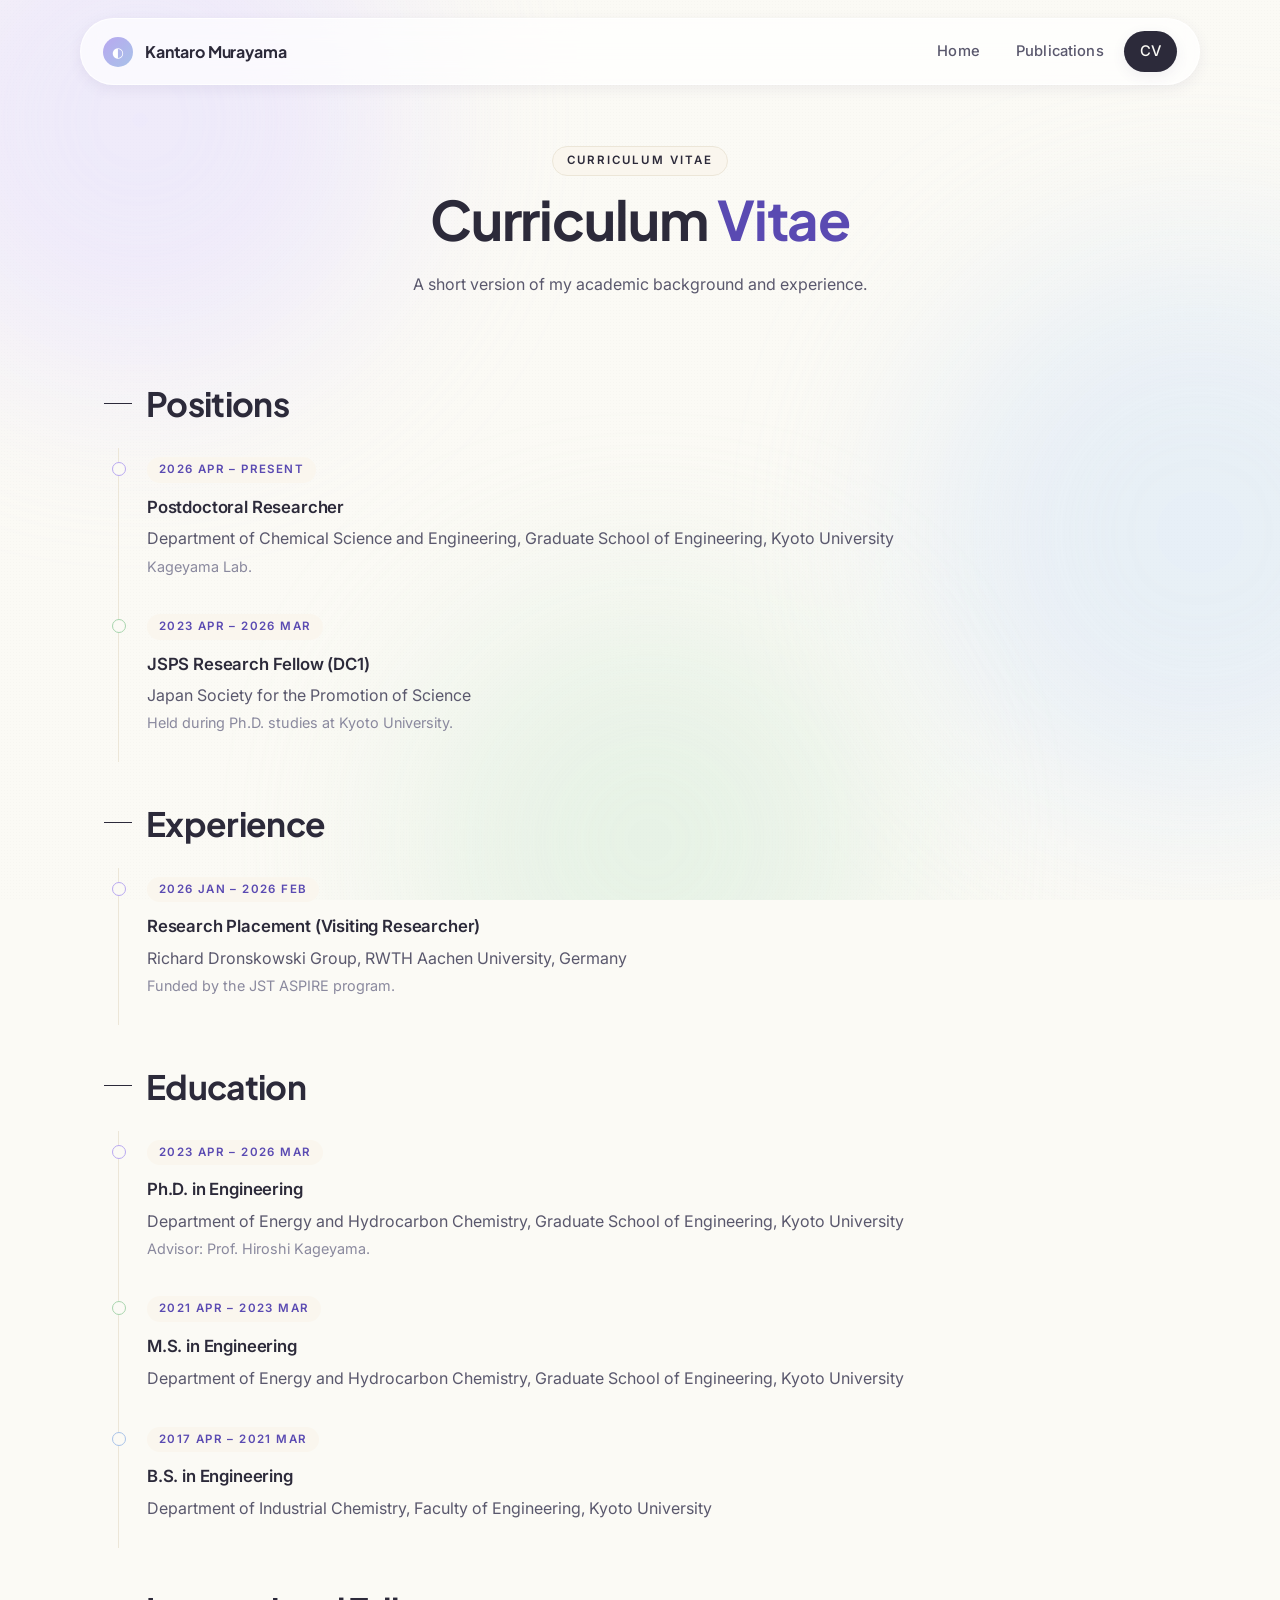
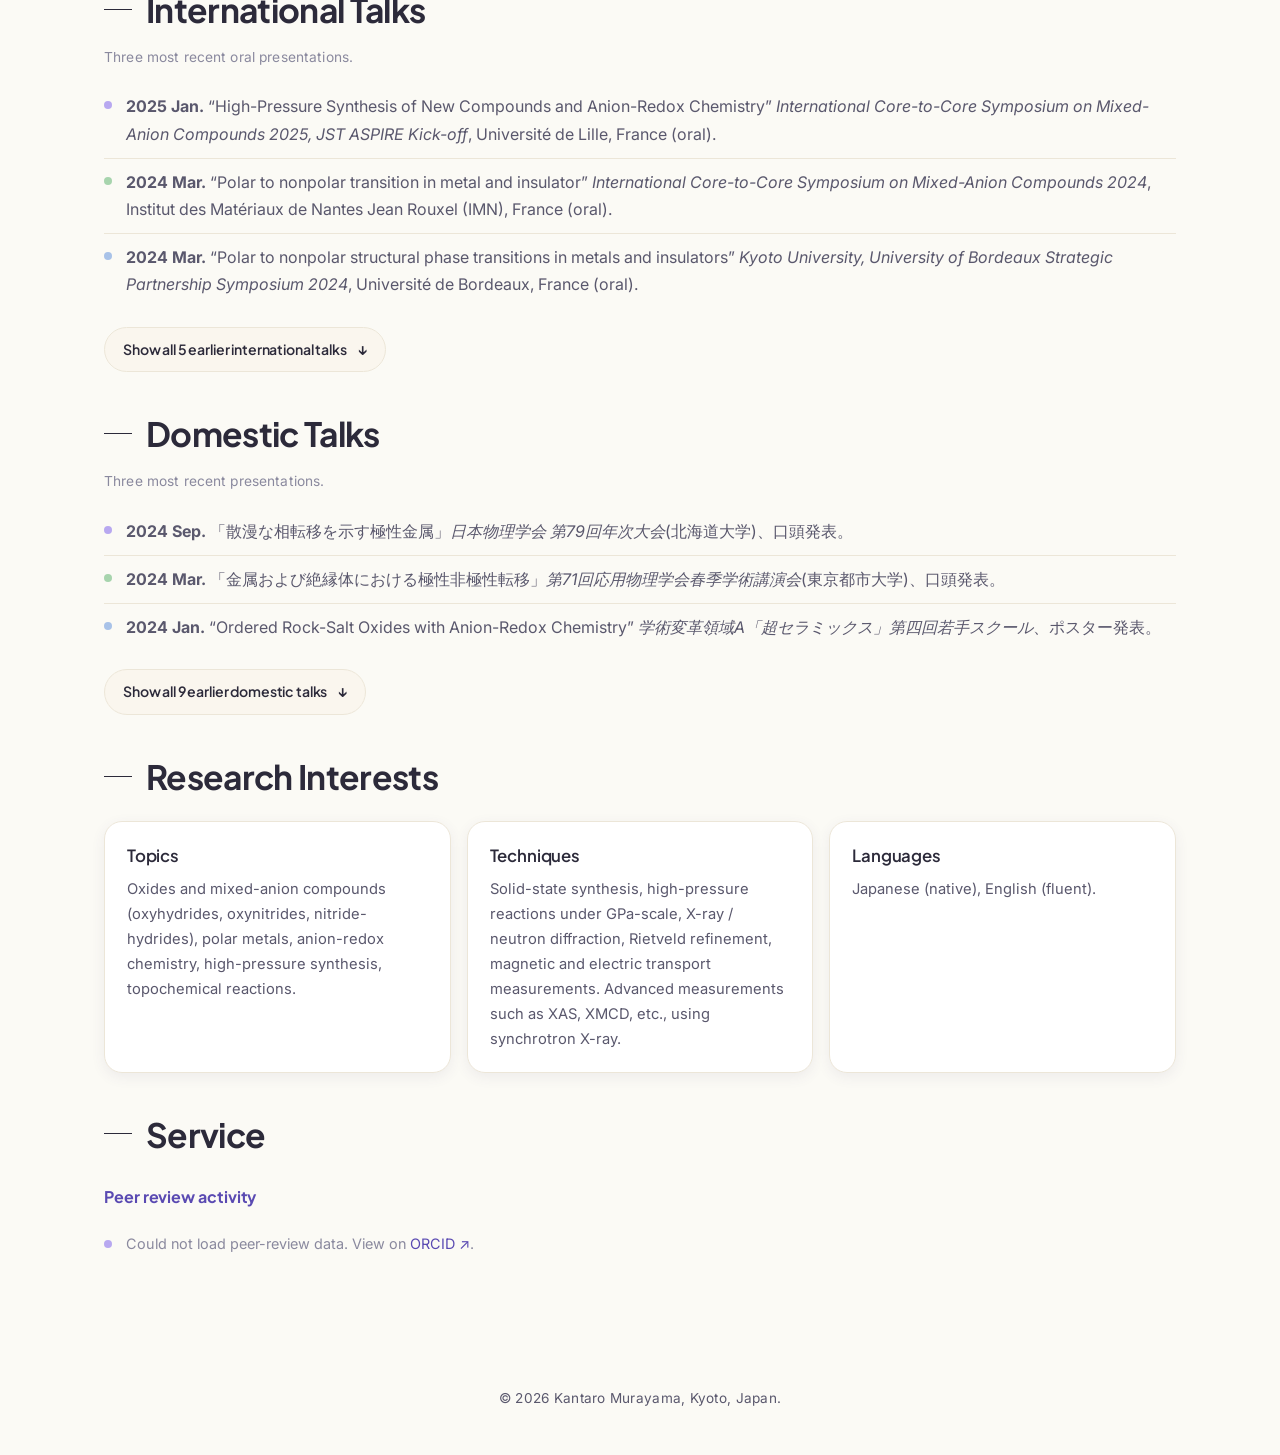
==== cv.html @ 19ae2680 "Add files via upload" ====
<!DOCTYPE html>
<html lang="en">
<head>
  <meta charset="UTF-8" />
  <meta name="viewport" content="width=device-width, initial-scale=1.0" />
  <title>CV · Kantaro Murayama</title>
  <link rel="stylesheet" href="styles.css" />
  <link rel="preconnect" href="https://fonts.googleapis.com" />
  <link rel="preconnect" href="https://fonts.gstatic.com" crossorigin />
  <link href="https://fonts.googleapis.com/css2?family=Inter:wght@400;500;600;700&family=Plus+Jakarta+Sans:wght@500;600;700;800&display=swap" rel="stylesheet" />
</head>
<body>
  <div class="bg-decor">
    <span class="blob blob-1"></span>
    <span class="blob blob-2"></span>
    <span class="blob blob-3"></span>
  </div>

  <header class="site-header">
    <a href="index.html" class="brand">
      <span class="brand-icon">◐</span>
      <span class="brand-name">Kantaro Murayama</span>
    </a>
    <nav class="site-nav">
      <a href="index.html">Home</a>
      <a href="publications.html">Publications</a>
      <a href="cv.html" class="active">CV</a>
    </nav>
    <button class="nav-toggle" aria-label="Toggle navigation">☰</button>
  </header>

  <main>
    <section class="page-hero">
      <span class="section-tag">Curriculum Vitae</span>
      <h1>Curriculum <em>Vitae</em></h1>
      <p class="section-sub">
        A short version of my academic background and experience.
      </p>
    </section>

    <section class="section cv">
      <!-- POSITIONS -->
      <div class="cv-block">
        <h2>Positions</h2>
        <ul class="timeline">
          <li>
            <span class="time">2026 Apr – Present</span>
            <div>
              <h3>Postdoctoral Researcher</h3>
              <p>Department of Chemical Science and Engineering, Graduate School of Engineering, Kyoto University</p>
              <p class="muted">Kageyama Lab.</p>
            </div>
          </li>
          <li>
            <span class="time">2023 Apr – 2026 Mar</span>
            <div>
              <h3>JSPS Research Fellow (DC1)</h3>
              <p>Japan Society for the Promotion of Science</p>
              <p class="muted">Held during Ph.D. studies at Kyoto University.</p>
            </div>
          </li>
        </ul>
      </div>

      <!-- EXPERIENCE -->
      <div class="cv-block">
        <h2>Experience</h2>
        <ul class="timeline">
          <li>
            <span class="time">2026 Jan – 2026 Feb</span>
            <div>
              <h3>Research Placement (Visiting Researcher)</h3>
              <p>Richard Dronskowski Group, RWTH Aachen University, Germany</p>
              <p class="muted">Funded by the JST ASPIRE program.</p>
            </div>
          </li>
        </ul>
      </div>

      <!-- EDUCATION -->
      <div class="cv-block">
        <h2>Education</h2>
        <ul class="timeline">
          <li>
            <span class="time">2023 Apr – 2026 Mar</span>
            <div>
              <h3>Ph.D. in Engineering</h3>
              <p>Department of Energy and Hydrocarbon Chemistry, Graduate School of Engineering, Kyoto University</p>
              <p class="muted">Advisor: Prof. Hiroshi Kageyama.</p>
            </div>
          </li>
          <li>
            <span class="time">2021 Apr – 2023 Mar</span>
            <div>
              <h3>M.S. in Engineering</h3>
              <p>Department of Energy and Hydrocarbon Chemistry, Graduate School of Engineering, Kyoto University</p>
            </div>
          </li>
          <li>
            <span class="time">2017 Apr – 2021 Mar</span>
            <div>
              <h3>B.S. in Engineering</h3>
              <p>Department of Industrial Chemistry, Faculty of Engineering, Kyoto University</p>
            </div>
          </li>
        </ul>
      </div>

      <!-- INTERNATIONAL TALKS -->
      <div class="cv-block">
        <h2>International Talks</h2>
        <p class="cv-note">Three most recent oral presentations.</p>
        <ul class="bullet-list">
          <li><strong>2025 Jan.</strong> “High-Pressure Synthesis of New Compounds and Anion-Redox Chemistry” <em>International Core-to-Core Symposium on Mixed-Anion Compounds 2025, JST ASPIRE Kick-off</em>, Université de Lille, France (oral).</li>
          <li><strong>2024 Mar.</strong> “Polar to nonpolar transition in metal and insulator” <em>International Core-to-Core Symposium on Mixed-Anion Compounds 2024</em>, Institut des Matériaux de Nantes Jean Rouxel (IMN), France (oral).</li>
          <li><strong>2024 Mar.</strong> “Polar to nonpolar structural phase transitions in metals and insulators” <em>Kyoto University, University of Bordeaux Strategic Partnership Symposium 2024</em>, Université de Bordeaux, France (oral).</li>
        </ul>
        <details class="collapse">
          <summary>Show all 5 earlier international talks</summary>
          <ul class="bullet-list collapse-content">
            <li><strong>2025 Dec.</strong> “Lattice softening and spatiotemporal dynamics in a polar metal LiReO<sub>3</sub>” <em>2nd International Symposium on Solid-State Chemistry (ISSSC2025)</em>, Matsue (poster).</li>
            <li><strong>2023 Mar.</strong> “Chemical Pressure Effects on 15R-SrVO<sub>2.2</sub>N<sub>0.6</sub> with Anion-Vacancy Order” <em>International Collaboration Meeting on Mixed-Anion Compounds</em>, University of Oxford, UK (poster).</li>
            <li><strong>2022 Aug.</strong> “Effects of chemical pressure on the two-dimensional structural 15R-SrVO<sub>2.2</sub>N<sub>0.6</sub> with anion-vacancy sequence” <em>IUMRS-ICMRS 2022</em>, Kyushu University, Fukuoka (oral).</li>
            <li><strong>2022 Jan.</strong> “Ca-Substitution Effects on the Structural Stability and Physical Properties of 15R-SrVO<sub>2.2</sub>N<sub>0.6</sub>” <em>International Core-to-Core Conference on Mixed Anion Research for Energy Conversion</em>, Kyoto (poster).</li>
            <li><strong>2021 Dec.</strong> “Ca substitution effect in the two-dimensional electron system SrVO<sub>2.2</sub>N<sub>0.6</sub> with superlattices of anion vacancy” <em>International Conference on Mixed Anion Compounds</em>, Kobe (poster).</li>
          </ul>
        </details>
      </div>

      <!-- DOMESTIC TALKS -->
      <div class="cv-block">
        <h2>Domestic Talks</h2>
        <p class="cv-note">Three most recent presentations.</p>
        <ul class="bullet-list">
          <li><strong>2024 Sep.</strong> 「散漫な相転移を示す極性金属」<em>日本物理学会 第79回年次大会</em>(北海道大学)、口頭発表。</li>
          <li><strong>2024 Mar.</strong> 「金属および絶縁体における極性非極性転移」<em>第71回応用物理学会春季学術講演会</em>(東京都市大学)、口頭発表。</li>
          <li><strong>2024 Jan.</strong> “Ordered Rock-Salt Oxides with Anion-Redox Chemistry” <em>学術変革領域A「超セラミックス」第四回若手スクール</em>、ポスター発表。</li>
        </ul>
        <details class="collapse">
          <summary>Show all 9 earlier domestic talks</summary>
          <ul class="bullet-list collapse-content">
            <li><strong>2024 Jan.</strong> 「金属と絶縁体における極性非極性転移」<em>第6回固体化学フォーラム研究会</em>、ポスター発表。</li>
            <li><strong>2023 Aug.</strong> “Ordered Rock-Salt Oxides with Anion-Redox Chemistry” <em>学術変革領域A「超セラミックス」第三回若手スクール</em>(東北大学)、ポスター発表。</li>
            <li><strong>2023 Jul.</strong> “Ordered Rock-Salt Oxide Polymorphs with Anion Redox Chemistry” <em>田中研・陰山研・太田研共同研究 研究会</em>(大阪大学)、口頭発表。</li>
            <li><strong>2023 Apr.</strong> “Ordered Rock-Salt Oxides with Anion-Redox Chemistry” <em>学術変革領域A「超セラミックス」第二回若手スクール</em>(九州大学)、ポスター発表。</li>
            <li><strong>2022 Sep.</strong> 「アニオン欠損秩序を持つ二次元構造15R-SrVO<sub>2.2</sub>N<sub>0.6</sub>に対する化学圧力の影響」<em>第83回応用物理学会秋季学術講演会</em>(東北大学)、口頭発表。</li>
            <li><strong>2022 Mar.</strong> 「アニオン空孔秩序を有する15R-SrVO<sub>2.2</sub>N<sub>0.6</sub>の構造および物性に及ぼす化学圧力の影響」<em>複合アニオン化合物の創生と新機能 最終発表会</em>、ポスター発表。</li>
            <li><strong>2022 Mar.</strong> 「極性金属と極性絶縁体の間における固溶体合成」<em>日本セラミックス協会 2022年年会</em>、口頭発表。</li>
            <li><strong>2021 Nov.</strong> 「極性金属における金属絶縁体クロスオーバー」<em>第3回界面ナノ科学研究会</em>、口頭発表。</li>
            <li><strong>2021 Sep.</strong> 「酸窒化物SrVO<sub>2.2</sub>N<sub>0.6</sub>に対するAサイトドープの影響」<em>第82回応用物理学会秋季学術講演会</em>、口頭発表。</li>
          </ul>
        </details>
      </div>

      <!-- RESEARCH INTERESTS -->
      <div class="cv-block">
        <h2>Research Interests</h2>
        <div class="skills-grid">
          <div class="skill-card">
            <h3>Topics</h3>
            <p>Oxides and mixed-anion compounds (oxyhydrides, oxynitrides, nitride-hydrides), polar metals, anion-redox chemistry, high-pressure synthesis, topochemical reactions.</p>
          </div>
          <div class="skill-card">
            <h3>Techniques</h3>
            <p>Solid-state synthesis, high-pressure reactions under GPa-scale, X-ray / neutron diffraction, Rietveld refinement, magnetic and electric transport measurements. Advanced measurements such as XAS, XMCD, etc., using synchrotron X-ray.</p>
          </div>
          <div class="skill-card">
            <h3>Languages</h3>
            <p>Japanese (native), English (fluent).</p>
          </div>
        </div>
      </div>

      <!-- SERVICE -->
      <div class="cv-block">
        <h2>Service</h2>
        <h3 class="cv-subheading">Peer review activity</h3>
        <ul class="bullet-list" id="service-list">
          <li class="muted">Loading…</li>
        </ul>
      </div>
    </section>
  </main>

  <footer class="site-footer">
    <p>© <span id="year"></span> Kantaro Murayama, Kyoto, Japan.</p>
  </footer>

  <script src="script.js"></script>
</body>
</html>
---- styles.css ----
/* =========================================================
   Pastel Researcher — stylish edition
   Lilac · Sage Mint · Sky · Butter on a soft cream canvas.
   No pink. Refined typography, clean lines, subtle motifs.
   ========================================================= */

:root {
  /* Palette ------------------------------------------------ */
  --lilac:        #e4ddff;
  --lilac-deep:   #b8a8f0;
  --lilac-ink:    #5a4ab2;

  --sage:         #d8ecdb;
  --sage-deep:    #a7d4ad;
  --sage-ink:     #466b4d;

  --sky:          #d8e6f7;
  --sky-deep:     #a8c2e8;
  --sky-ink:      #3f5a82;

  --butter:       #fff1c4;
  --butter-deep:  #ffd97a;
  --butter-ink:   #8a6a18;

  --cream:        #faf6ee;
  --paper:        #fbfaf5;
  --line:         #ece6d8;

  --ink:          #2c2a3a;          /* near-black, slightly violet */
  --ink-soft:     #5a586d;
  --muted:        #8a899e;

  --shadow:       0 14px 40px rgba(72, 60, 110, 0.10);
  --shadow-soft:  0 4px 14px rgba(72, 60, 110, 0.08);

  --radius:       18px;
  --radius-sm:    10px;
  --radius-lg:    24px;

  --max-w:        1120px;

  /* Typography --------------------------------------------- */
  --font-display: "Plus Jakarta Sans", "Hiragino Sans", "Yu Gothic",
                  system-ui, -apple-system, sans-serif;
  --font-sans:    "Inter", "Hiragino Sans", "Yu Gothic", system-ui,
                  -apple-system, sans-serif;
}

* { box-sizing: border-box; }

html { scroll-behavior: smooth; }

body {
  margin: 0;
  font-family: var(--font-sans);
  font-size: 16px;
  line-height: 1.7;
  color: var(--ink);
  background: var(--paper);
  -webkit-font-smoothing: antialiased;
  overflow-x: hidden;
}

img { max-width: 100%; display: block; }

a {
  color: var(--lilac-ink);
  text-decoration: none;
  transition: color 0.18s ease;
}
a:hover { color: var(--ink); }

/* Headings: Plus Jakarta Sans — friendly, clean, very readable */
h1, h2, h3 {
  font-family: var(--font-display);
  color: var(--ink);
  letter-spacing: -0.02em;
}
h1 { font-size: clamp(2.4rem, 5.4vw, 3.4rem); font-weight: 700; margin: 0 0 0.4em; line-height: 1.1; }
h2 { font-size: clamp(1.6rem, 3vw, 2.1rem); font-weight: 700; margin: 0 0 0.6em; line-height: 1.25; }
h3 {
  font-family: var(--font-display);
  font-size: 1.05rem;
  font-weight: 600;
  letter-spacing: -0.01em;
  margin: 0 0 0.4em;
}

p  { margin: 0 0 1em; color: var(--ink-soft); }

/* ---------- Background motifs ---------- */
.bg-decor {
  position: fixed;
  inset: 0;
  z-index: -1;
  pointer-events: none;
  overflow: hidden;
}
.blob {
  position: absolute;
  display: block;
  border-radius: 50%;
  filter: blur(90px);
  opacity: 0.55;
}
.blob-1 { width: 520px; height: 520px; top: -140px; left: -120px; background: var(--lilac); }
.blob-2 { width: 560px; height: 560px; top: 28%; right: -200px; background: var(--sky); }
.blob-3 { width: 480px; height: 480px; bottom: -180px; left: 32%; background: var(--sage); }

/* Subtle grain texture for the "stylish editorial" feel */
body::before {
  content: "";
  position: fixed;
  inset: 0;
  pointer-events: none;
  z-index: -1;
  opacity: 0.35;
  background-image: radial-gradient(rgba(60, 50, 90, 0.06) 1px, transparent 1px);
  background-size: 3px 3px;
  mix-blend-mode: multiply;
}

/* ---------- Header / Nav ---------- */
.site-header {
  position: sticky;
  top: 18px;
  z-index: 50;
  margin: 18px auto 0;
  max-width: var(--max-w);
  width: calc(100% - 32px);
  display: flex;
  align-items: center;
  justify-content: space-between;
  padding: 12px 22px;
  background: rgba(255, 255, 255, 0.7);
  backdrop-filter: blur(14px);
  -webkit-backdrop-filter: blur(14px);
  border: 1px solid rgba(255, 255, 255, 0.8);
  border-radius: 999px;
  box-shadow: var(--shadow-soft);
}
.brand {
  display: flex;
  align-items: center;
  gap: 12px;
  font-family: var(--font-display);
  font-weight: 700;
  color: var(--ink);
}
.brand-icon {
  display: inline-grid;
  place-items: center;
  width: 30px; height: 30px;
  border-radius: 50%;
  background: linear-gradient(135deg, var(--lilac-deep), var(--sky-deep));
  color: #fff;
  font-size: 0.85rem;
  letter-spacing: 0;
}
.brand-name {
  font-size: 1rem;
  letter-spacing: -0.01em;
}

.site-nav { display: flex; gap: 4px; }
.site-nav a {
  padding: 8px 16px;
  border-radius: 999px;
  color: var(--ink-soft);
  font-weight: 500;
  font-size: 0.92rem;
  letter-spacing: 0.01em;
  transition: background 0.18s ease, color 0.18s ease;
}
.site-nav a:hover { color: var(--ink); background: var(--cream); }
.site-nav a.active {
  background: var(--ink);
  color: var(--paper);
  box-shadow: var(--shadow-soft);
}

.nav-toggle {
  display: none;
  background: none;
  border: none;
  font-size: 1.4rem;
  color: var(--ink);
  cursor: pointer;
}

/* ---------- Layout ---------- */
main {
  max-width: var(--max-w);
  margin: 0 auto;
  padding: 0 24px;
}

.section { margin: 60px auto; }

.section-header { margin-bottom: 24px; }
.section-header.center { text-align: center; }

.section-tag {
  display: inline-block;
  padding: 4px 14px;
  border-radius: 999px;
  background: var(--cream);
  border: 1px solid var(--line);
  color: var(--ink);
  font-family: var(--font-sans);
  font-size: 0.72rem;
  font-weight: 600;
  letter-spacing: 0.18em;
  text-transform: uppercase;
  margin-bottom: 14px;
}
.section-sub {
  color: var(--ink-soft);
  max-width: 640px;
  margin: 6px auto 0;
}

/* ---------- Hero ---------- */
.hero {
  display: grid;
  grid-template-columns: 1.3fr 1fr;
  gap: 48px;
  align-items: center;
  padding: 64px 0 36px;
}
.hero-text .hello {
  color: var(--lilac-ink);
  font-weight: 600;
  letter-spacing: 0.22em;
  text-transform: uppercase;
  font-size: 0.78rem;
  margin: 0 0 14px;
}
.hero-text h1 em {
  font-style: normal;
  color: var(--lilac-ink);
}
.tagline {
  font-size: 1.02rem;
  font-weight: 500;
  color: var(--ink);
  margin: 4px 0 18px;
}
.hero-desc {
  color: var(--ink-soft);
  max-width: 520px;
  font-size: 1.02rem;
}
.hero-actions {
  display: flex;
  flex-wrap: wrap;
  gap: 12px;
  margin-top: 28px;
}

.btn {
  display: inline-flex;
  align-items: center;
  gap: 8px;
  padding: 12px 22px;
  border-radius: 999px;
  font-family: var(--font-sans);
  font-weight: 500;
  font-size: 0.94rem;
  letter-spacing: 0.01em;
  transition: transform 0.15s ease, box-shadow 0.2s ease, background 0.2s ease, color 0.2s ease;
  cursor: pointer;
  border: 1px solid transparent;
}
.btn-primary {
  background: var(--ink);
  color: var(--paper);
  box-shadow: var(--shadow-soft);
}
.btn-primary:hover { color: var(--paper); transform: translateY(-2px); box-shadow: var(--shadow); }
.btn-outline {
  background: transparent;
  color: var(--ink);
  border-color: var(--ink);
}
.btn-outline:hover { background: var(--ink); color: var(--paper); }

/* Hero side card */
.hero-card {
  position: relative;
  background: rgba(255, 255, 255, 0.85);
  border: 1px solid var(--line);
  border-radius: var(--radius-lg);
  padding: 32px;
  box-shadow: var(--shadow);
  backdrop-filter: blur(8px);
}
.hero-card::before {
  content: "";
  position: absolute;
  inset: -1px;
  border-radius: var(--radius-lg);
  padding: 1px;
  background: linear-gradient(135deg, var(--lilac), transparent 40%, var(--sage) 80%);
  -webkit-mask: linear-gradient(#000 0 0) content-box, linear-gradient(#000 0 0);
  -webkit-mask-composite: xor;
          mask-composite: exclude;
  pointer-events: none;
}
.avatar {
  width: 92px; height: 92px;
  border-radius: 50%;
  margin: 0 auto 18px;
  display: grid;
  place-items: center;
  background: conic-gradient(from 220deg, var(--lilac), var(--sky), var(--sage), var(--butter), var(--lilac));
  color: var(--ink);
  font-family: var(--font-display);
  font-weight: 700;
  font-size: 1.9rem;
  letter-spacing: -0.02em;
  box-shadow: inset 0 0 0 6px rgba(255, 255, 255, 0.9), var(--shadow-soft);
}
.hero-meta {
  list-style: none;
  margin: 0;
  padding: 0;
}
.hero-meta li {
  display: flex;
  justify-content: space-between;
  padding: 11px 0;
  border-bottom: 1px solid var(--line);
  font-size: 0.92rem;
  color: var(--ink-soft);
}
.hero-meta li:last-child { border-bottom: none; }
.hero-meta .label {
  font-family: var(--font-sans);
  font-weight: 600;
  letter-spacing: 0.12em;
  text-transform: uppercase;
  font-size: 0.7rem;
  color: var(--lilac-ink);
}

/* ---------- About cards ---------- */
.about-grid {
  display: grid;
  grid-template-columns: repeat(3, 1fr);
  gap: 22px;
}
.card {
  position: relative;
  background: #fff;
  border: 1px solid var(--line);
  border-radius: var(--radius);
  padding: 26px;
  box-shadow: var(--shadow-soft);
  transition: transform 0.2s ease, box-shadow 0.2s ease;
  overflow: hidden;
}
.card:hover { transform: translateY(-3px); box-shadow: var(--shadow); }
.card::before {
  content: "";
  position: absolute;
  top: 0; left: 0;
  width: 36px; height: 4px;
  background: var(--lilac-deep);
  border-radius: 0 0 4px 4px;
}
.card:nth-child(2)::before { background: var(--sage-deep); }
.card:nth-child(3)::before { background: var(--sky-deep);  }

.card h3 {
  color: var(--ink);
  margin-bottom: 10px;
}
.news-list {
  list-style: none;
  margin: 0;
  padding: 0 8px 0 0;
  font-size: 0.9rem;
  max-height: 260px;          /* ~3 items, then scroll */
  overflow-y: auto;
  scrollbar-width: thin;
  scrollbar-color: var(--lilac-deep) transparent;
}
.news-list::-webkit-scrollbar       { width: 6px; }
.news-list::-webkit-scrollbar-track { background: var(--cream); border-radius: 999px; }
.news-list::-webkit-scrollbar-thumb { background: var(--lilac-deep); border-radius: 999px; }
.news-list li {
  padding: 12px 0;
  border-bottom: 1px solid var(--line);
  color: var(--ink-soft);
  line-height: 1.5;
}
.news-list li:last-child { border-bottom: none; }
.news-list .news-meta {
  display: flex;
  align-items: center;
  gap: 8px;
  margin-bottom: 4px;
  flex-wrap: wrap;
}
.news-list .news-text {
  color: var(--ink-soft);
  font-size: 0.9rem;
}
.news-list .news-text em {
  color: var(--ink);
  font-style: italic;
}
.news-date {
  display: inline-block;
  font-family: var(--font-sans);
  font-weight: 700;
  font-size: 0.72rem;
  letter-spacing: 0.06em;
  color: var(--lilac-ink);
}

/* ---------- Research ---------- */
.research-grid {
  display: grid;
  grid-template-columns: repeat(3, 1fr);
  gap: 22px;
}
.research-card {
  background: #fff;
  border: 1px solid var(--line);
  border-radius: var(--radius);
  padding: 28px;
  box-shadow: var(--shadow-soft);
  transition: transform 0.2s ease, box-shadow 0.2s ease;
}
.research-card:hover { transform: translateY(-3px); box-shadow: var(--shadow); }

.research-icon {
  width: 44px; height: 44px;
  border-radius: 12px;
  display: grid;
  place-items: center;
  font-family: var(--font-display);
  font-weight: 700;
  font-size: 0.95rem;
  letter-spacing: 0;
  margin-bottom: 18px;
  color: var(--ink);
  background: var(--lilac);
}
.research-card:nth-child(2) .research-icon { background: var(--sage); }
.research-card:nth-child(3) .research-icon { background: var(--sky);  }

.research-card h3 { margin-bottom: 8px; }

.tags {
  display: flex;
  flex-wrap: wrap;
  gap: 8px;
  margin-top: 14px;
}
.tag {
  font-size: 0.74rem;
  letter-spacing: 0.06em;
  padding: 4px 12px;
  background: var(--cream);
  border: 1px solid var(--line);
  border-radius: 999px;
  color: var(--ink);
  font-weight: 500;
}

/* ---------- Contact ---------- */
.contact-card {
  background: #fff;
  border: 1px solid var(--line);
  border-radius: var(--radius-lg);
  padding: 28px;
  display: grid;
  grid-template-columns: repeat(auto-fit, minmax(240px, 1fr));
  gap: 12px;
  box-shadow: var(--shadow);
  max-width: 820px;
  margin: 0 auto;
}
.contact-link {
  display: flex;
  align-items: center;
  gap: 14px;
  padding: 14px 16px;
  border-radius: var(--radius-sm);
  background: var(--cream);
  color: var(--ink);
  border: 1px solid transparent;
  transition: background 0.2s ease, border-color 0.2s ease, transform 0.15s ease;
  text-decoration: none;
}
.contact-link:hover {
  background: #fff;
  border-color: var(--line);
  color: var(--ink);
  transform: translateY(-2px);
}
/* Email card is non-interactive */
.contact-link.contact-static {
  cursor: default;
}
.contact-link.contact-static:hover {
  background: var(--cream);
  border-color: transparent;
  transform: none;
}

.contact-text { min-width: 0; }
.contact-text strong {
  display: block;
  font-weight: 600;
  font-size: 0.98rem;
  letter-spacing: -0.005em;
  color: var(--ink);
}
.contact-text small {
  display: block;
  color: var(--ink-soft);
  font-size: 0.82rem;
  word-break: break-all;
}
.contact-text .contact-addr {
  font-family: ui-monospace, "SFMono-Regular", "Cascadia Code", Menlo, monospace;
  font-size: 0.8rem;
  color: var(--ink);
  margin-top: 2px;
}
.contact-text .contact-note {
  margin-top: 2px;
  font-size: 0.74rem;
  color: var(--lilac-ink);
  letter-spacing: 0.01em;
}

/* Icon container — white with subtle ring; lets brand-coloured SVGs show */
.contact-icon {
  width: 46px; height: 46px;
  flex-shrink: 0;
  display: grid;
  place-items: center;
  border-radius: 12px;
  background: #fff;
  border: 1px solid var(--line);
  color: var(--ink);
  overflow: hidden;
}
.contact-icon svg {
  width: 26px;
  height: 26px;
  display: block;
}
/* Outline icons (mail, lab) — tint to match section accent */
.contact-icon-mail { color: var(--lilac-ink); background: var(--lilac); border-color: transparent; }
.contact-icon-lab  { color: var(--sage-ink);  background: var(--sage);  border-color: transparent; }

/* ---------- Sub-page hero ---------- */
.page-hero {
  text-align: center;
  padding: 60px 0 24px;
}
.page-hero h1 em {
  font-style: normal;
  color: var(--lilac-ink);
}
.inline-link {
  font-weight: 500;
  margin-left: 4px;
  border-bottom: 1px solid var(--lilac-deep);
}

/* ---------- Publications ---------- */
.filter-bar {
  display: flex;
  flex-wrap: wrap;
  justify-content: center;
  gap: 8px;
  margin-top: 24px;
}
.chip {
  padding: 8px 18px;
  border-radius: 999px;
  border: 1px solid var(--line);
  background: #fff;
  color: var(--ink-soft);
  font-family: var(--font-sans);
  font-weight: 500;
  font-size: 0.88rem;
  letter-spacing: 0.04em;
  cursor: pointer;
  transition: all 0.18s ease;
}
.chip:hover { background: var(--cream); color: var(--ink); }
.chip.active {
  background: var(--ink);
  color: var(--paper);
  border-color: transparent;
}

.year-heading {
  margin: 32px 0 10px;
  display: inline-flex;
  align-items: center;
  gap: 12px;
  font-family: var(--font-display);
  font-weight: 700;
  font-size: 1.1rem;
  letter-spacing: -0.01em;
  color: var(--lilac-ink);
  padding: 0;
  background: none;
}
.year-heading::before {
  content: "";
  width: 24px;
  height: 1px;
  background: var(--lilac-deep);
}

/* Compact publication card — Title / Authors / Journal+Year / Link */
.pub {
  background: #fff;
  border: 1px solid var(--line);
  border-radius: var(--radius-sm);
  padding: 14px 18px;
  margin: 8px 0;
  box-shadow: var(--shadow-soft);
  transition: transform 0.15s ease, box-shadow 0.18s ease, border-color 0.15s ease;
}
.pub:hover {
  transform: translateY(-2px);
  box-shadow: var(--shadow);
  border-color: var(--lilac);
}

.pub-head {
  display: flex;
  flex-wrap: wrap;
  align-items: center;
  gap: 6px;
  margin-bottom: 4px;
}

.pub-badge {
  display: inline-block;
  font-family: var(--font-sans);
  font-size: 0.64rem;
  font-weight: 700;
  letter-spacing: 0.16em;
  text-transform: uppercase;
  padding: 2px 9px;
  border-radius: 999px;
}
.pub-badge.publications { background: var(--lilac);  color: var(--lilac-ink); }
.pub-badge.preprints    { background: var(--butter); color: var(--butter-ink); }
.pub-badge.others       { background: var(--sky);    color: var(--sky-ink); }

.pub-role {
  display: inline-block;
  font-family: var(--font-sans);
  font-size: 0.65rem;
  font-weight: 700;
  letter-spacing: 0.1em;
  text-transform: uppercase;
  padding: 2px 9px;
  border-radius: 999px;
}
.pub-role.role-first     { background: var(--sage);  color: var(--sage-ink); }
.pub-role.role-corr      { background: var(--butter); color: var(--butter-ink); }
.pub-role.role-coauthor  { background: var(--cream); color: var(--ink-soft); border: 1px solid var(--line); }

.pub-title {
  font-family: var(--font-display);
  font-size: 1rem;
  font-weight: 700;
  line-height: 1.35;
  letter-spacing: -0.01em;
  margin: 4px 0 4px;
  color: var(--ink);
}
.pub-title sub, .pub-title sup { font-size: 0.7em; }

.pub-authors {
  font-size: 0.83rem;
  line-height: 1.5;
  color: var(--ink-soft);
  margin: 0 0 4px;
  word-break: normal;
}
.pub-authors strong {
  color: var(--lilac-ink);
  font-weight: 700;
}

.pub-venue {
  display: block;
  margin: 0;
  font-size: 0.86rem;
  color: var(--ink-soft);
  line-height: 1.5;
}
.pub-venue em {
  font-style: italic;
  color: var(--ink);
}
.pub-year { color: var(--ink-soft); }

.pub-link {
  display: inline-block;
  margin-left: 6px;
  font-size: 0.74rem;
  font-weight: 600;
  letter-spacing: 0.06em;
  padding: 1px 9px;
  background: var(--cream);
  border: 1px solid var(--line);
  border-radius: 999px;
  color: var(--ink);
  white-space: nowrap;
  text-decoration: none;
  vertical-align: 1px;
}
.pub-link:hover {
  background: var(--ink);
  color: var(--paper);
  border-color: var(--ink);
}

/* ---------- CV ---------- */
.cv-block { margin-bottom: 40px; }
.cv-block h2 {
  display: inline-flex;
  align-items: center;
  gap: 14px;
  margin-bottom: 24px;
  padding: 0;
  background: none;
}
.cv-block h2::before {
  content: "";
  width: 28px;
  height: 1px;
  background: var(--ink);
}

.timeline {
  list-style: none;
  margin: 0;
  padding: 0;
  border-left: 1px solid var(--line);
  margin-left: 14px;
}
.timeline li {
  position: relative;
  padding: 6px 0 24px 28px;
}
.timeline li::before {
  content: "";
  position: absolute;
  left: -7px;
  top: 14px;
  width: 12px; height: 12px;
  background: var(--paper);
  border: 1.5px solid var(--lilac-deep);
  border-radius: 50%;
}
.timeline li:nth-child(2)::before { border-color: var(--sage-deep); }
.timeline li:nth-child(3)::before { border-color: var(--sky-deep); }
.timeline .time {
  display: inline-block;
  font-family: var(--font-sans);
  font-size: 0.72rem;
  font-weight: 600;
  letter-spacing: 0.12em;
  color: var(--lilac-ink);
  background: var(--cream);
  padding: 3px 12px;
  border-radius: 999px;
  margin-bottom: 6px;
  text-transform: uppercase;
}
.timeline h3 {
  margin: 4px 0;
  font-family: var(--font-sans);
  font-weight: 600;
  font-size: 1.05rem;
}
.timeline p  { margin: 2px 0; color: var(--ink-soft); }
.muted       { color: var(--muted) !important; font-size: 0.9rem; }

.bullet-list {
  list-style: none;
  margin: 0;
  padding: 0;
}
.bullet-list li {
  padding: 10px 0 10px 22px;
  position: relative;
  color: var(--ink-soft);
  border-bottom: 1px solid var(--line);
}
.bullet-list li::before {
  content: "";
  position: absolute;
  left: 0;
  top: 18px;
  width: 8px; height: 8px;
  background: var(--lilac-deep);
  border-radius: 50%;
}
.bullet-list li:nth-child(2n)::before { background: var(--sage-deep); }
.bullet-list li:nth-child(3n)::before { background: var(--sky-deep); }
.bullet-list li:last-child { border-bottom: none; }

.skills-grid {
  display: grid;
  grid-template-columns: repeat(3, 1fr);
  gap: 16px;
}
.skill-card {
  background: #fff;
  border: 1px solid var(--line);
  border-radius: var(--radius);
  padding: 20px 22px;
  box-shadow: var(--shadow-soft);
}
.skill-card h3 {
  color: var(--ink);
  margin-bottom: 6px;
}
.skill-card p { color: var(--ink-soft); margin: 0; font-size: 0.92rem; }

/* ---------- Footer ---------- */
.site-footer {
  text-align: center;
  padding: 60px 24px 32px;
  color: var(--muted);
  font-size: 0.85rem;
  letter-spacing: 0.02em;
}

/* ---------- Responsive ---------- */
@media (max-width: 880px) {
  .hero {
    grid-template-columns: 1fr;
    padding-top: 60px;
    gap: 32px;
  }
  .about-grid,
  .research-grid,
  .skills-grid { grid-template-columns: 1fr; }
  .contact-card { grid-template-columns: 1fr; }
}

@media (max-width: 640px) {
  .site-header {
    flex-wrap: wrap;
    border-radius: var(--radius);
    padding: 12px 18px;
  }
  .site-nav {
    display: none;
    width: 100%;
    flex-direction: column;
    gap: 4px;
    margin-top: 10px;
  }
  .site-nav.open { display: flex; }
  .site-nav a { width: 100%; text-align: center; }
  .nav-toggle { display: block; }
}

/* ---------- Collapsible (CV: more talks) ---------- */
.collapse {
  margin-top: 18px;
}
.collapse summary {
  cursor: pointer;
  display: inline-flex;
  align-items: center;
  gap: 10px;
  padding: 10px 18px;
  border-radius: 999px;
  background: var(--cream);
  border: 1px solid var(--line);
  color: var(--ink);
  font-family: var(--font-display);
  font-size: 0.88rem;
  font-weight: 600;
  letter-spacing: -0.01em;
  user-select: none;
  transition: background 0.18s ease, border-color 0.18s ease;
  list-style: none;
}
.collapse summary::-webkit-details-marker { display: none; }
.collapse summary::after {
  content: "↓";
  font-weight: 700;
  transition: transform 0.2s ease;
}
.collapse summary:hover {
  background: var(--lilac);
  border-color: transparent;
}
.collapse[open] > summary {
  background: var(--lilac);
  border-color: transparent;
}
.collapse[open] > summary::after {
  transform: rotate(180deg);
}
.collapse-content {
  margin-top: 16px;
}

/* ---------- CV: small note under a section heading ---------- */
.cv-note {
  color: var(--muted);
  font-size: 0.86rem;
  margin: -8px 0 14px;
  letter-spacing: 0.01em;
}

/* ---------- CV: sub-section heading inside a cv-block ---------- */
.cv-subheading {
  font-family: var(--font-display);
  font-size: 1rem;
  font-weight: 700;
  letter-spacing: -0.005em;
  color: var(--lilac-ink);
  margin: 4px 0 12px;
}

/* ---------- Home: News role chips ---------- */
.news-role {
  display: inline-block;
  font-family: var(--font-sans);
  font-size: 0.6rem;
  font-weight: 700;
  letter-spacing: 0.1em;
  text-transform: uppercase;
  padding: 1px 8px;
  border-radius: 999px;
  margin-right: 6px;
  vertical-align: 1px;
}
.news-role.role-first     { background: var(--sage);   color: var(--sage-ink); }
.news-role.role-corr      { background: var(--butter); color: var(--butter-ink); }
.news-role.role-coauthor  { background: var(--cream);  color: var(--ink-soft); border: 1px solid var(--line); }

/* ---------- Publications: Featured (Highlighted) ---------- */
.featured-section {
  margin-top: 30px;
  margin-bottom: 48px;
}
.featured-grid {
  display: grid;
  grid-template-columns: repeat(auto-fit, minmax(280px, 1fr));
  gap: 14px;
}
.featured-grid .pub {
  border: 1px solid var(--lilac);
  background: linear-gradient(160deg, #fff 0%, var(--paper) 100%);
  padding: 18px 20px;
  margin: 0;
  box-shadow: var(--shadow-soft);
}
.featured-grid .pub:hover {
  border-color: var(--lilac-deep);
}
.featured-grid .pub-title {
  font-size: 1.02rem;
}
.featured-grid .pub-venue {
  flex-wrap: wrap;
}

/* ---------- Reduced motion ---------- */
@media (prefers-reduced-motion: reduce) {
  * { transition: none !important; animation: none !important; }
  html { scroll-behavior: auto; }
}
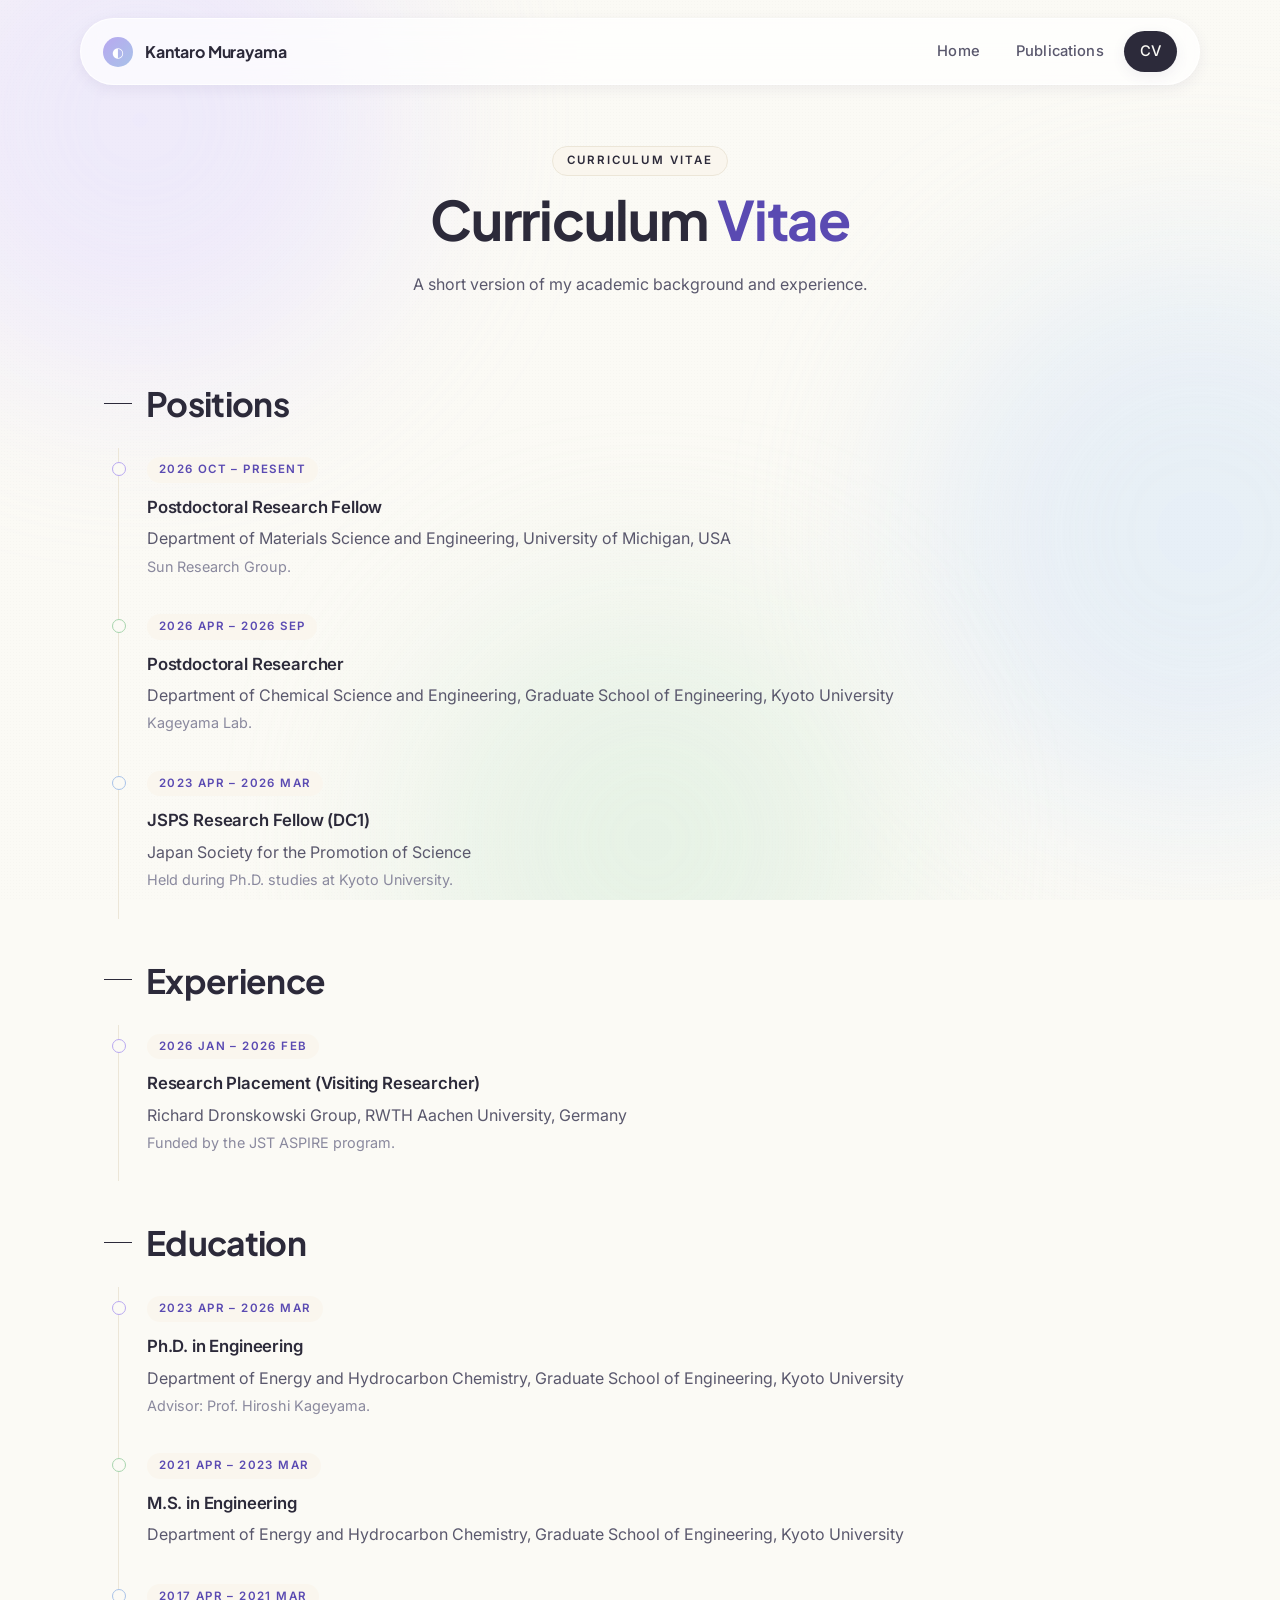
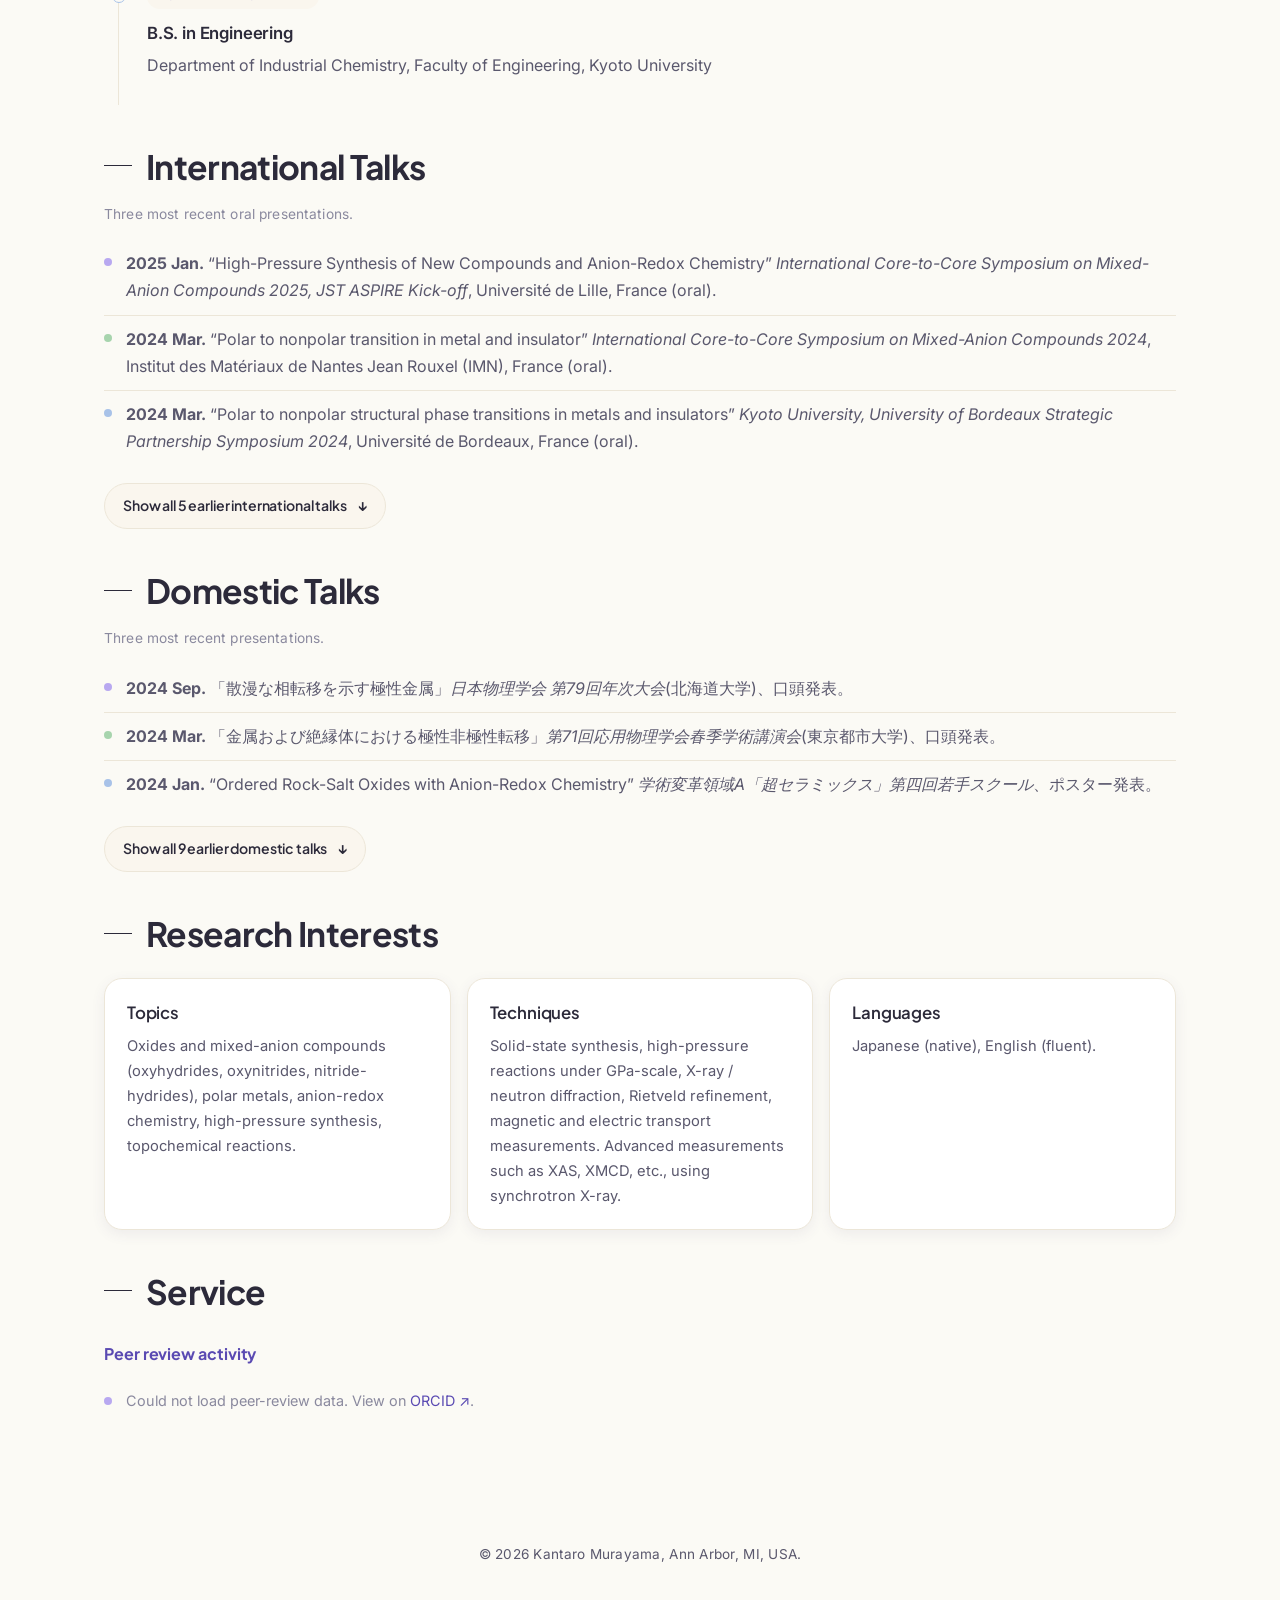
==== commit 58993c46: "Update to the starting at UMich" ====
--- a/cv.html
+++ b/cv.html
@@ -44,7 +44,15 @@
         <h2>Positions</h2>
         <ul class="timeline">
           <li>
-            <span class="time">2026 Apr – Present</span>
+            <span class="time">2026 Oct – Present</span>
+            <div>
+              <h3>Postdoctoral Research Fellow</h3>
+              <p>Department of Materials Science and Engineering, University of Michigan, USA</p>
+              <p class="muted">Sun Research Group.</p>
+            </div>
+          </li>
+          <li>
+            <span class="time">2026 Apr – 2026 Sep</span>
             <div>
               <h3>Postdoctoral Researcher</h3>
               <p>Department of Chemical Science and Engineering, Graduate School of Engineering, Kyoto University</p>
@@ -183,7 +191,7 @@
   </main>
 
   <footer class="site-footer">
-    <p>© <span id="year"></span> Kantaro Murayama, Kyoto, Japan.</p>
+    <p>© <span id="year"></span> Kantaro Murayama, Ann Arbor, MI, USA.</p>
   </footer>
 
   <script src="script.js"></script>
--- a/styles.css
+++ b/styles.css
@@ -26,7 +26,7 @@
   --paper:        #fbfaf5;
   --line:         #ece6d8;
 
-  --ink:          #2c2a3a;          /* near-black, slightly violet */
+  --ink:          #2c2a3a;
   --ink-soft:     #5a586d;
   --muted:        #8a899e;
 
@@ -953,6 +953,7 @@
 .news-role.role-first     { background: var(--sage);   color: var(--sage-ink); }
 .news-role.role-corr      { background: var(--butter); color: var(--butter-ink); }
 .news-role.role-coauthor  { background: var(--cream);  color: var(--ink-soft); border: 1px solid var(--line); }
+.news-role.role-note      { background: var(--sky);    color: var(--sky-ink); }
 
 /* ---------- Publications: Featured (Highlighted) ---------- */
 .featured-section {
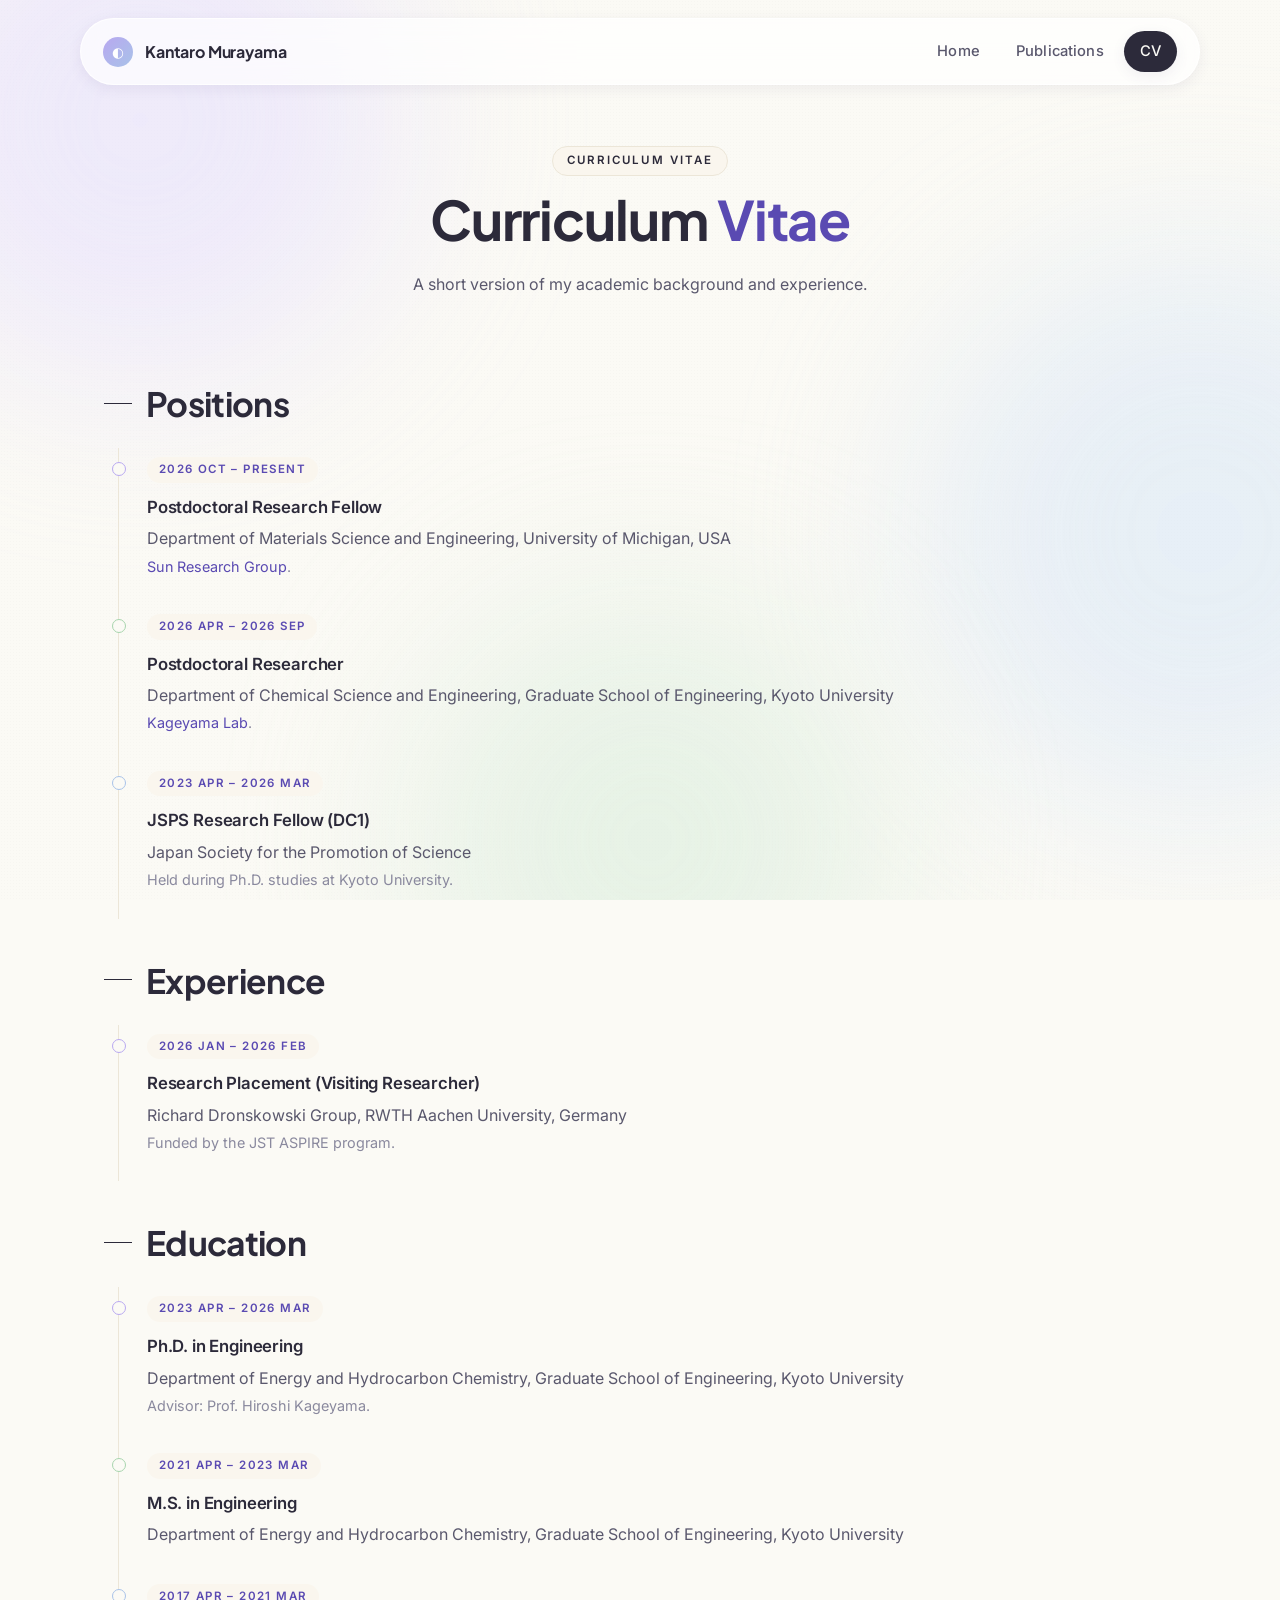
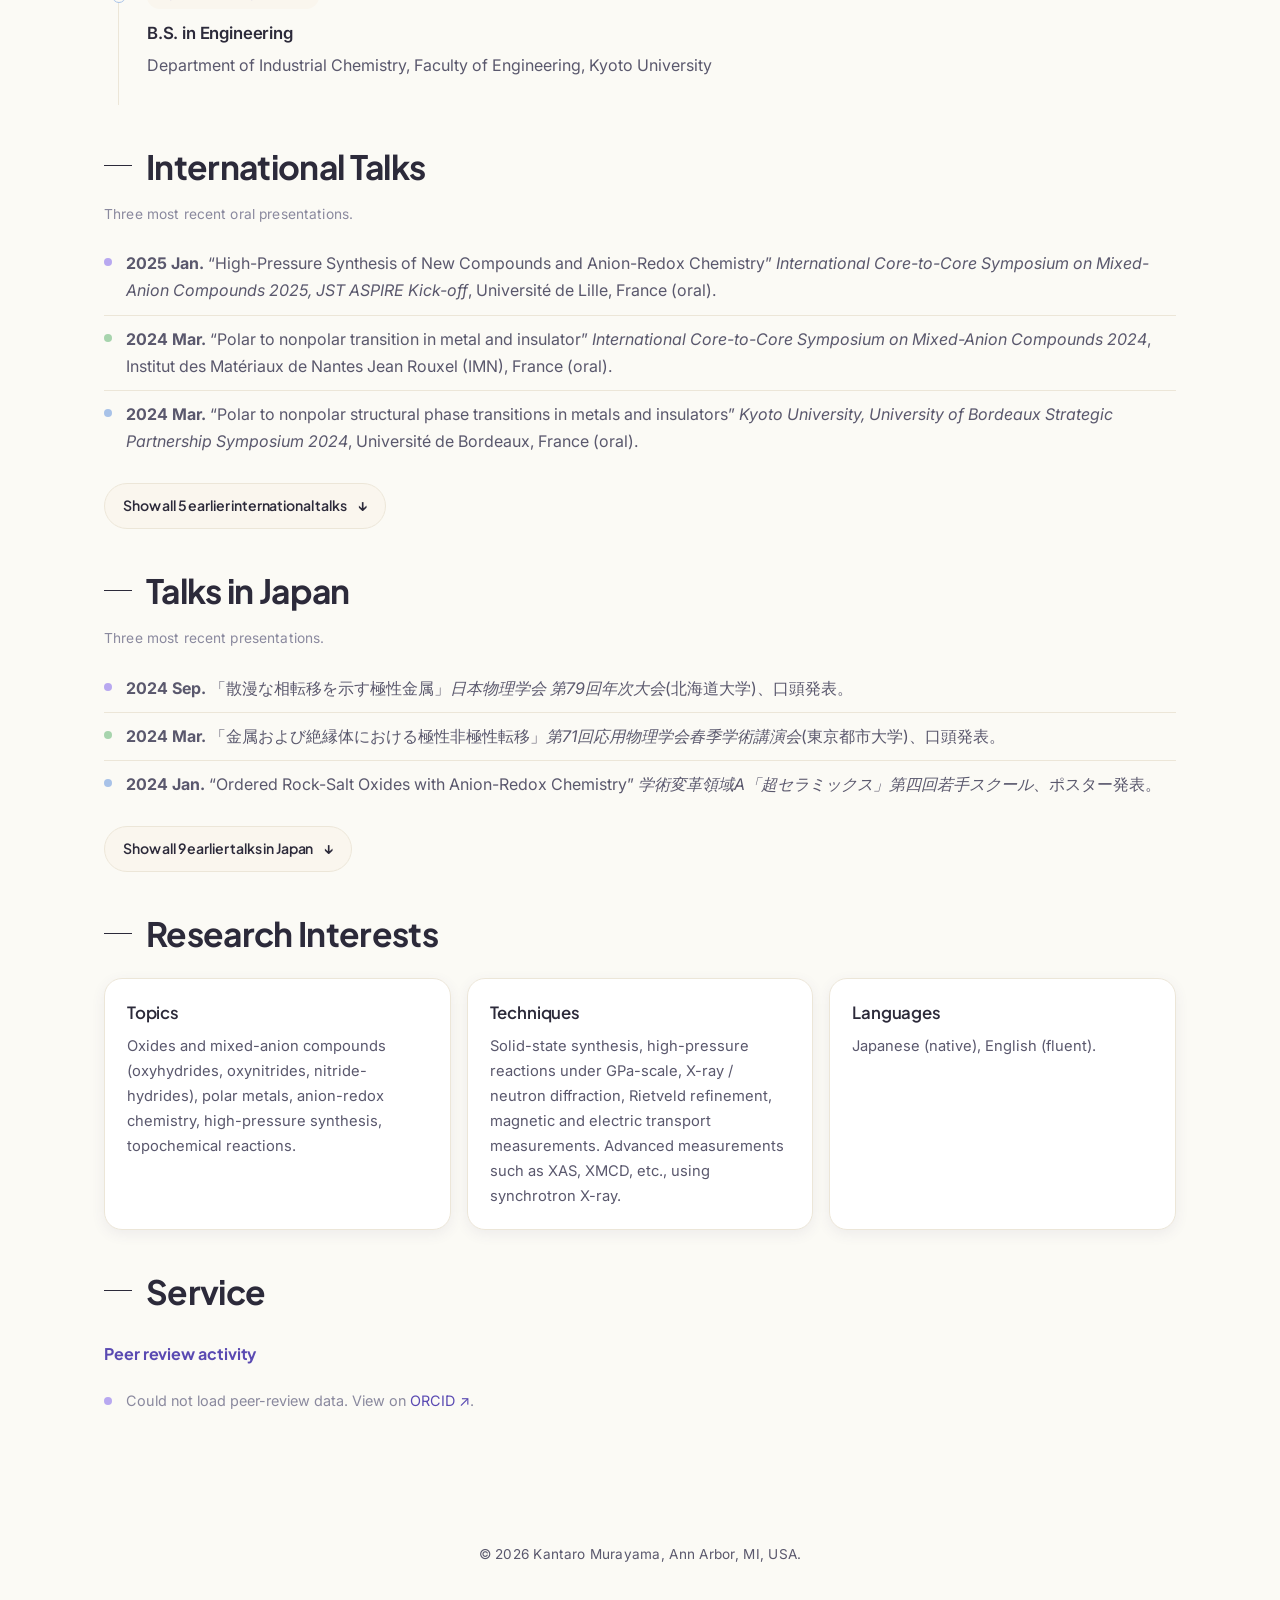
==== commit 5addd5e0: "Add files via upload" ====
--- a/cv.html
+++ b/cv.html
@@ -48,7 +48,7 @@
             <div>
               <h3>Postdoctoral Research Fellow</h3>
               <p>Department of Materials Science and Engineering, University of Michigan, USA</p>
-              <p class="muted">Sun Research Group.</p>
+              <p class="muted"><a href="https://whsunresearch.group/" target="_blank" rel="noopener">Sun Research Group</a>.</p>
             </div>
           </li>
           <li>
@@ -56,7 +56,7 @@
             <div>
               <h3>Postdoctoral Researcher</h3>
               <p>Department of Chemical Science and Engineering, Graduate School of Engineering, Kyoto University</p>
-              <p class="muted">Kageyama Lab.</p>
+              <p class="muted"><a href="https://www.ehcc.kyoto-u.ac.jp/eh10" target="_blank" rel="noopener">Kageyama Lab</a>.</p>
             </div>
           </li>
           <li>
@@ -135,9 +135,9 @@
         </details>
       </div>
 
-      <!-- DOMESTIC TALKS -->
+      <!-- TALKS IN JAPAN -->
       <div class="cv-block">
-        <h2>Domestic Talks</h2>
+        <h2>Talks in Japan</h2>
         <p class="cv-note">Three most recent presentations.</p>
         <ul class="bullet-list">
           <li><strong>2024 Sep.</strong> 「散漫な相転移を示す極性金属」<em>日本物理学会 第79回年次大会</em>(北海道大学)、口頭発表。</li>
@@ -145,7 +145,7 @@
           <li><strong>2024 Jan.</strong> “Ordered Rock-Salt Oxides with Anion-Redox Chemistry” <em>学術変革領域A「超セラミックス」第四回若手スクール</em>、ポスター発表。</li>
         </ul>
         <details class="collapse">
-          <summary>Show all 9 earlier domestic talks</summary>
+          <summary>Show all 9 earlier talks in Japan</summary>
           <ul class="bullet-list collapse-content">
             <li><strong>2024 Jan.</strong> 「金属と絶縁体における極性非極性転移」<em>第6回固体化学フォーラム研究会</em>、ポスター発表。</li>
             <li><strong>2023 Aug.</strong> “Ordered Rock-Salt Oxides with Anion-Redox Chemistry” <em>学術変革領域A「超セラミックス」第三回若手スクール</em>(東北大学)、ポスター発表。</li>
--- a/styles.css
+++ b/styles.css
@@ -347,7 +347,7 @@
 /* ---------- About cards ---------- */
 .about-grid {
   display: grid;
-  grid-template-columns: repeat(3, 1fr);
+  grid-template-columns: repeat(2, 1fr);
   gap: 22px;
 }
 .card {
@@ -410,6 +410,41 @@
 .news-list .news-text em {
   color: var(--ink);
   font-style: italic;
+}
+
+/* News card: full width row under Who I am / Research focus */
+.news-card {
+  grid-column: 1 / -1;
+  padding: 26px 30px;
+}
+.news-card h3 {
+  font-size: 1.25rem;
+  margin-bottom: 12px;
+}
+.news-card .news-list {
+  max-height: 300px;
+  font-size: 0.95rem;
+}
+.news-card .news-list li {
+  display: grid;
+  grid-template-columns: 230px 1fr;
+  gap: 20px;
+  align-items: baseline;
+  padding: 14px 0;
+}
+.news-card .news-list .news-meta {
+  margin-bottom: 0;
+}
+.news-card .news-list .news-date {
+  font-size: 0.8rem;
+}
+.news-card .news-list .news-text {
+  font-size: 0.95rem;
+}
+@media (max-width: 640px) {
+  .news-card { padding: 22px 20px; }
+  .news-card .news-list li { display: block; }
+  .news-card .news-list .news-meta { margin-bottom: 4px; }
 }
 .news-date {
   display: inline-block;
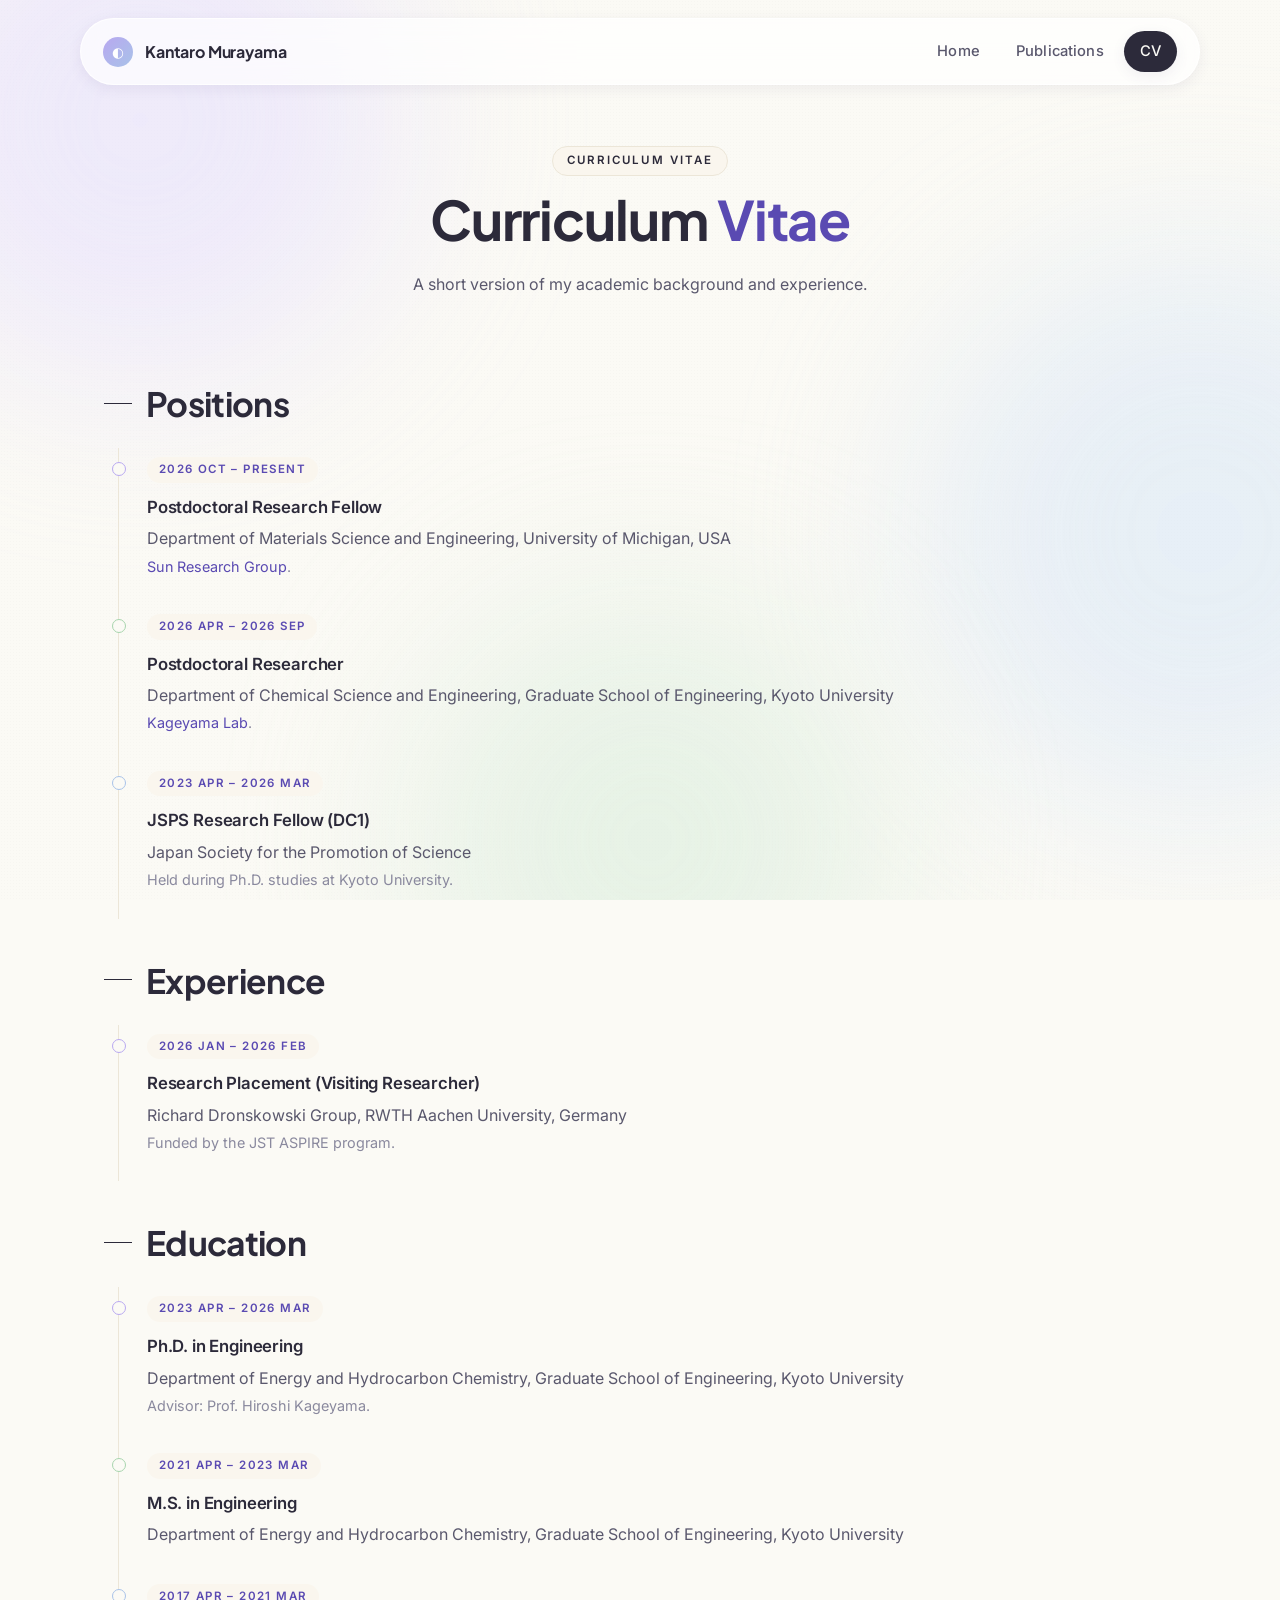
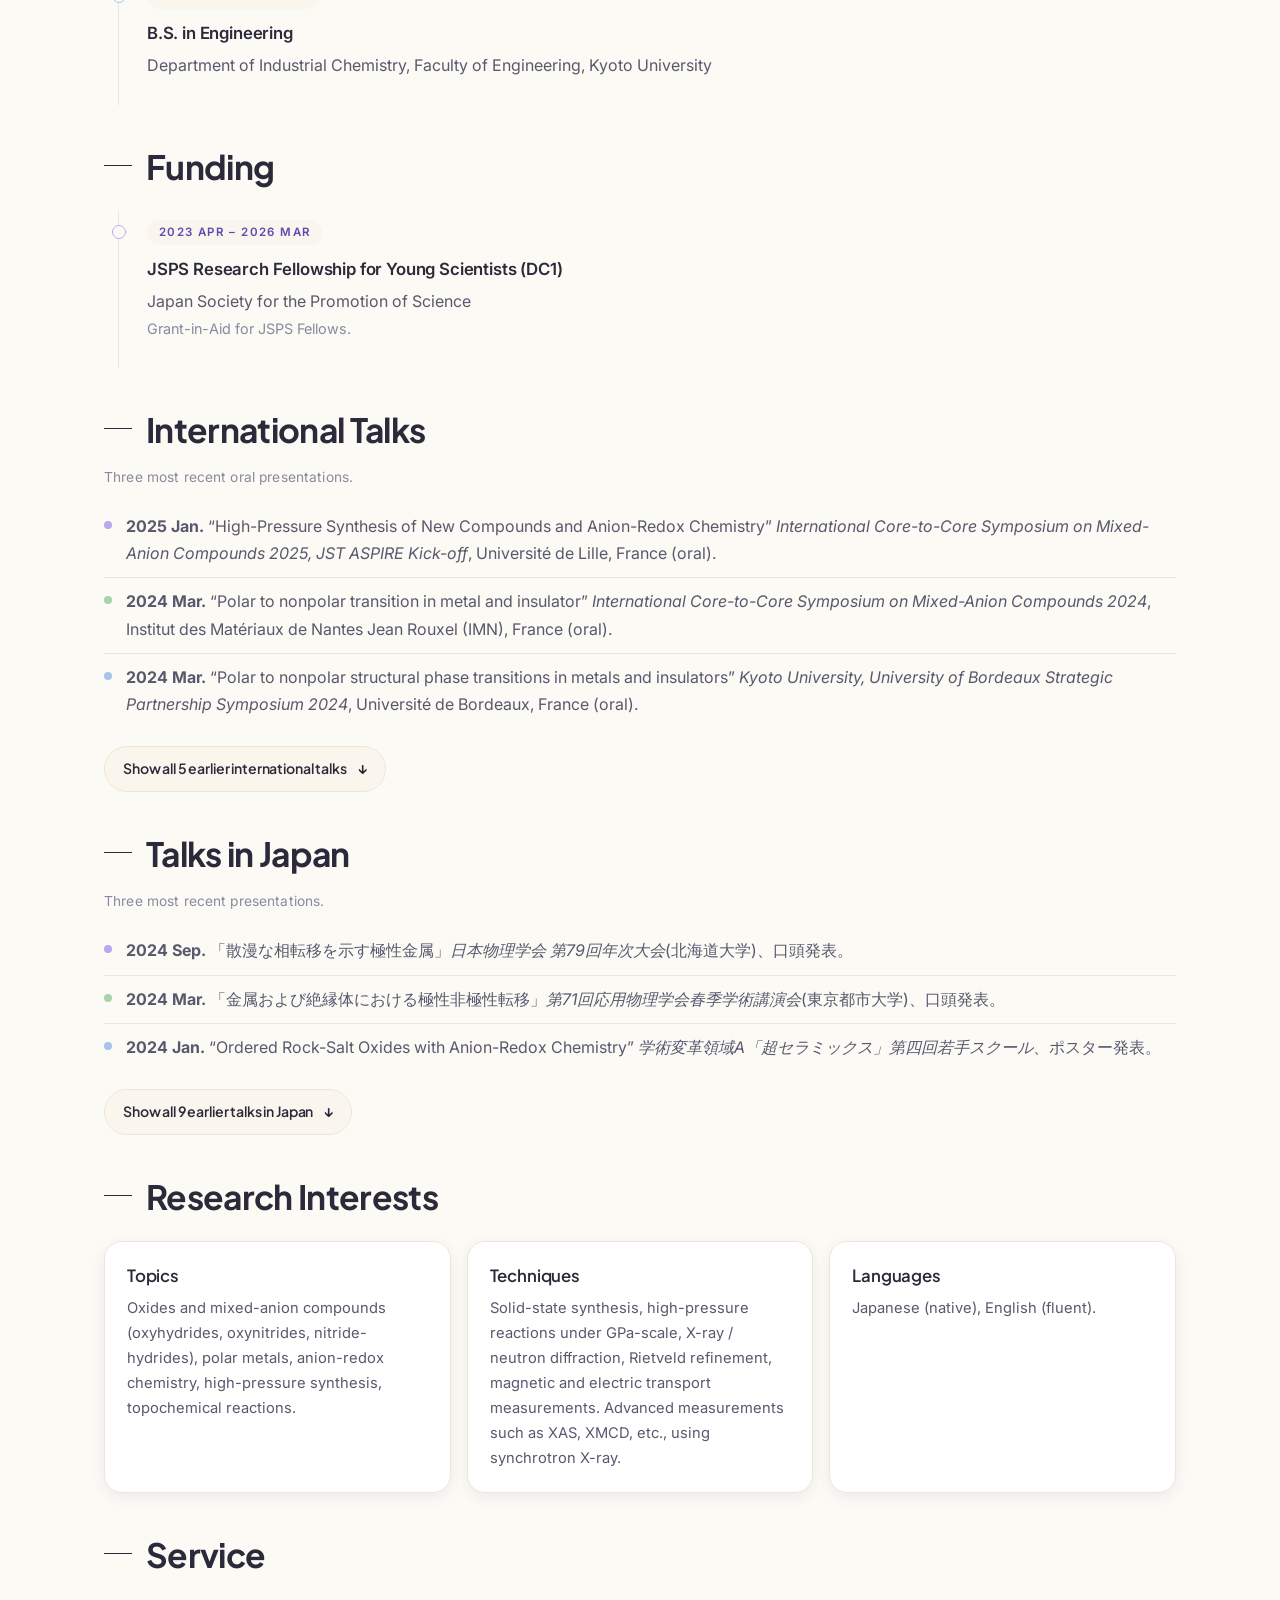
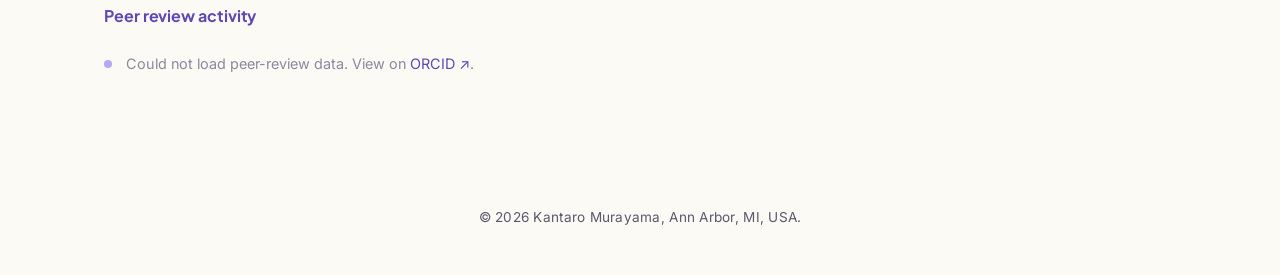
==== commit 1c8c2591: "Add files via upload" ====
--- a/cv.html
+++ b/cv.html
@@ -114,6 +114,21 @@
         </ul>
       </div>
 
+      <!-- FUNDING -->
+      <div class="cv-block">
+        <h2>Funding</h2>
+        <ul class="timeline">
+          <li>
+            <span class="time">2023 Apr – 2026 Mar</span>
+            <div>
+              <h3>JSPS Research Fellowship for Young Scientists (DC1)</h3>
+              <p>Japan Society for the Promotion of Science</p>
+              <p class="muted">Grant-in-Aid for JSPS Fellows.</p>
+            </div>
+          </li>
+        </ul>
+      </div>
+
       <!-- INTERNATIONAL TALKS -->
       <div class="cv-block">
         <h2>International Talks</h2>
--- a/styles.css
+++ b/styles.css
@@ -1017,6 +1017,66 @@
   flex-wrap: wrap;
 }
 
+/* ---------- Publications: press release links ---------- */
+.pub-press {
+  display: flex;
+  flex-wrap: wrap;
+  align-items: center;
+  gap: 6px;
+  margin: 2px 0 6px;
+}
+.pub-press-label {
+  font-size: 0.74rem;
+  font-weight: 600;
+  letter-spacing: 0.04em;
+  color: var(--muted);
+  margin-right: 2px;
+}
+.press-link {
+  display: inline-block;
+  padding: 1px 9px;
+  border-radius: 999px;
+  background: var(--butter);
+  color: var(--butter-ink);
+  font-size: 0.72rem;
+  font-weight: 700;
+  letter-spacing: 0.06em;
+  text-decoration: none;
+  white-space: nowrap;
+}
+.press-link:hover {
+  background: var(--butter-deep);
+  color: var(--ink);
+}
+
+/* ---------- Publications: TOC graphics ---------- */
+.pub-body { min-width: 0; }
+.pub:has(.pub-toc) {
+  display: grid;
+  grid-template-columns: minmax(0, 1fr) 200px;
+  gap: 20px;
+  align-items: center;
+}
+.pub-toc {
+  display: block;
+  background: #fff;
+  border: 1px solid var(--line);
+  border-radius: 8px;
+  overflow: hidden;
+}
+.pub-toc img {
+  display: block;
+  width: 100%;
+  height: auto;
+}
+/* Selected papers: graphic below the text, full card width */
+.featured-grid .pub:has(.pub-toc) { display: block; }
+.featured-grid .pub-toc { margin-top: 14px; }
+@media (max-width: 640px) {
+  .pub:has(.pub-toc) { display: block; }
+  .pub-toc { max-width: 300px; margin-top: 12px; }
+}
+
 /* ---------- Reduced motion ---------- */
 @media (prefers-reduced-motion: reduce) {
   * { transition: none !important; animation: none !important; }
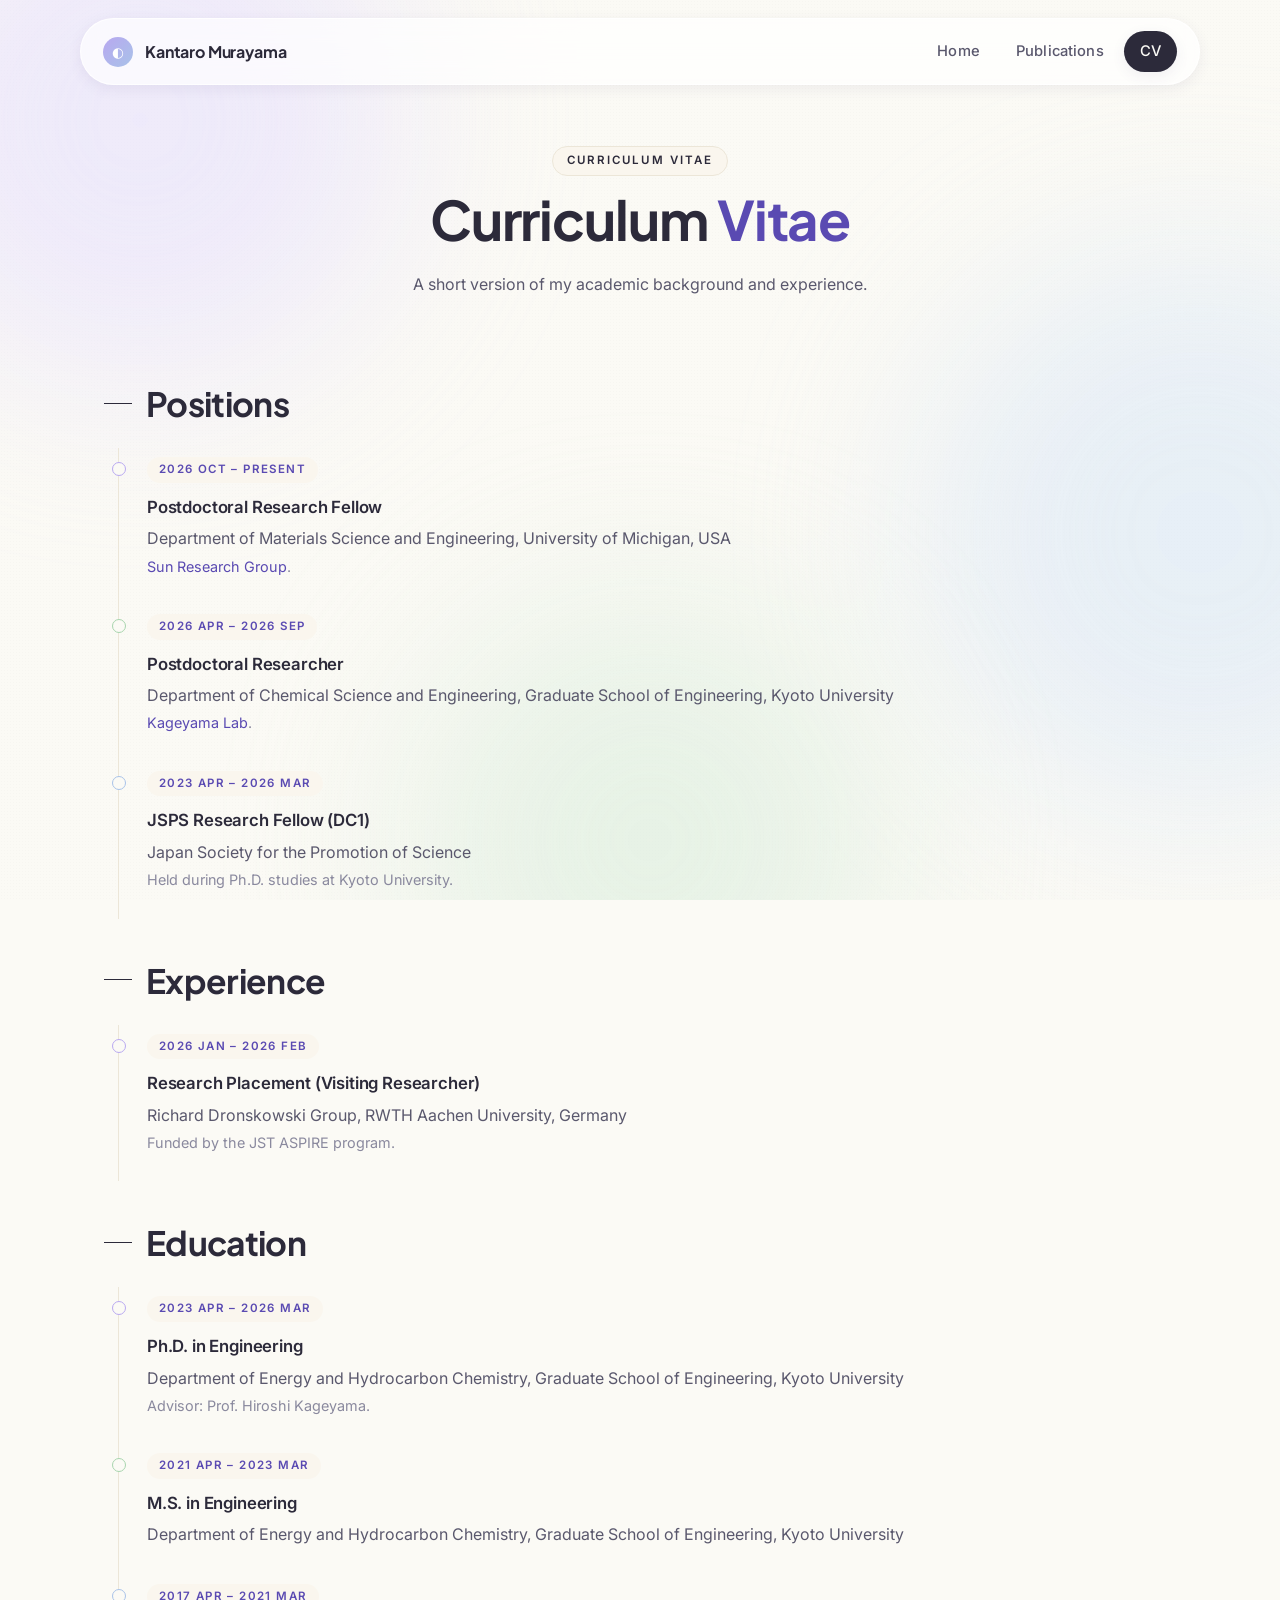
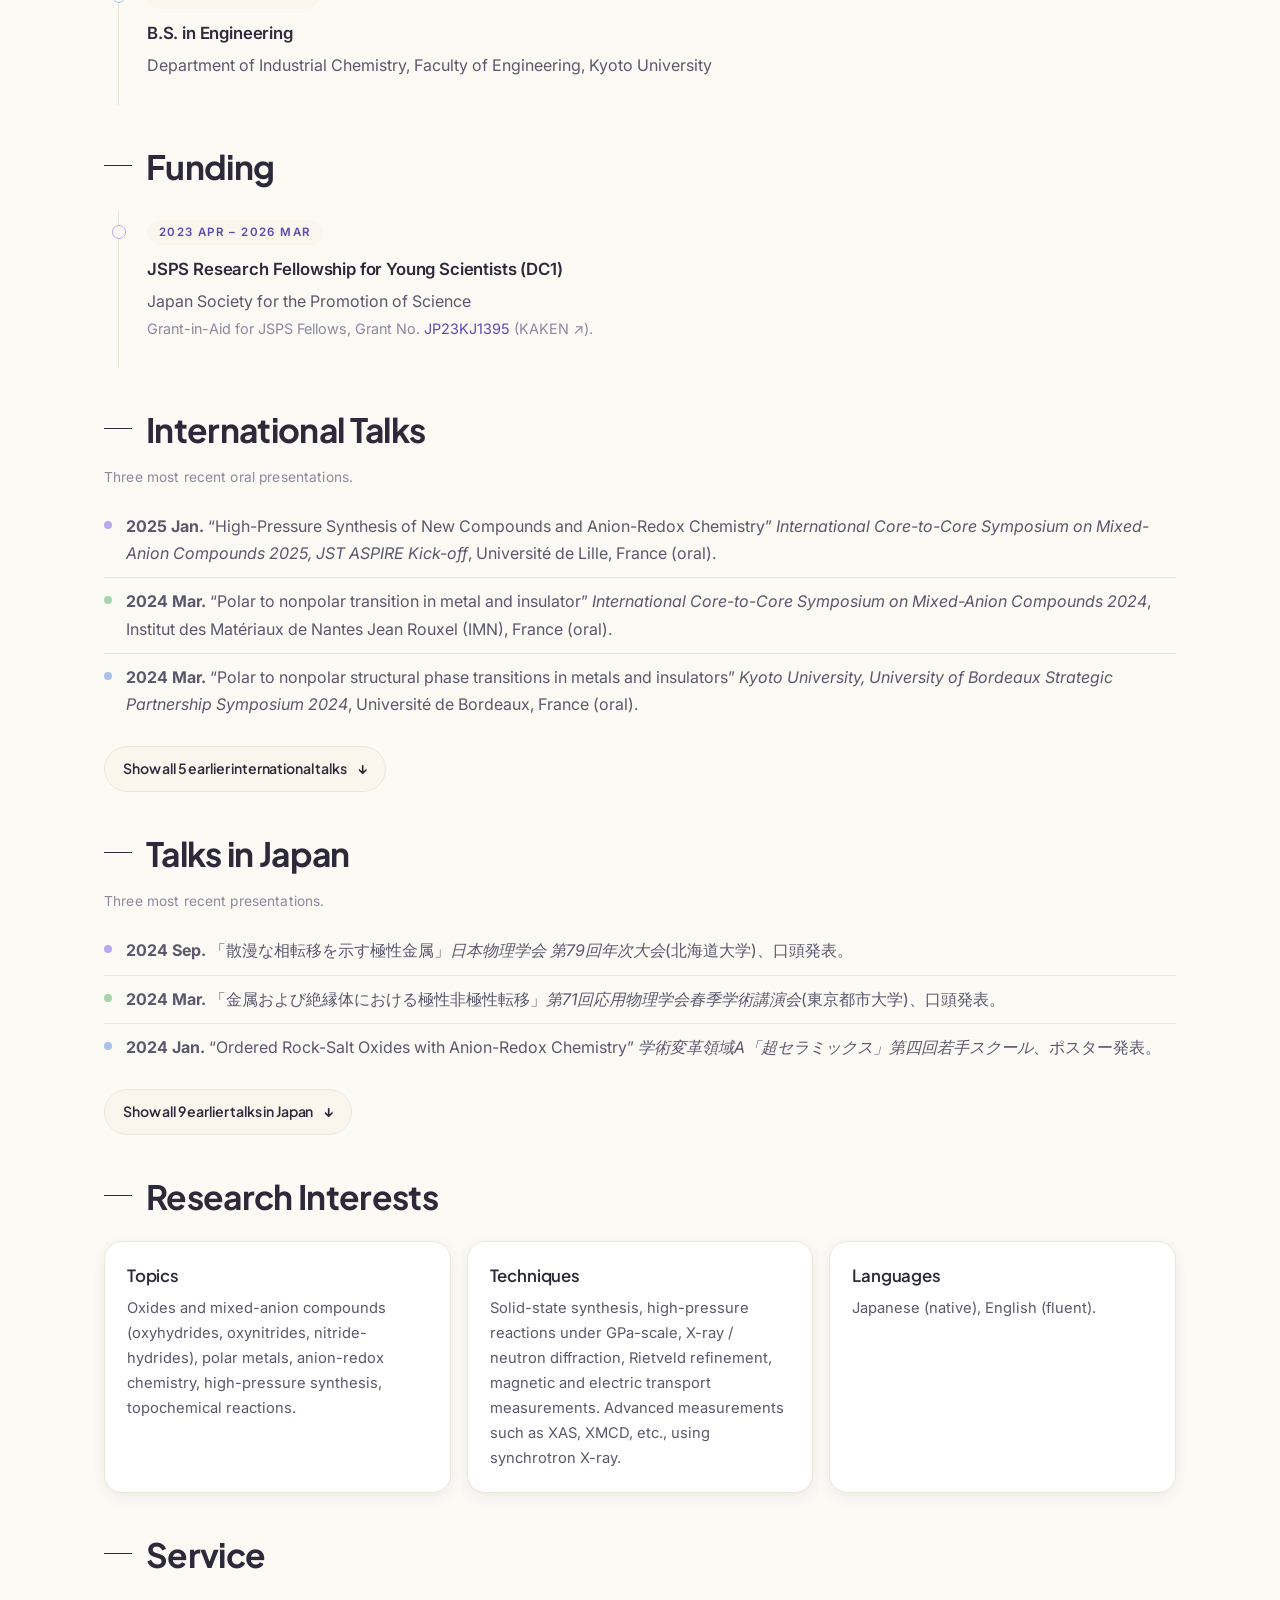
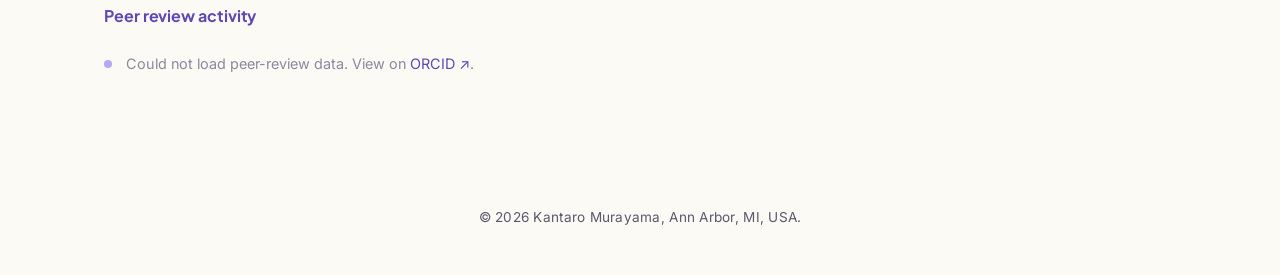
==== commit 7158e583: "Add files via upload" ====
--- a/cv.html
+++ b/cv.html
@@ -123,7 +123,7 @@
             <div>
               <h3>JSPS Research Fellowship for Young Scientists (DC1)</h3>
               <p>Japan Society for the Promotion of Science</p>
-              <p class="muted">Grant-in-Aid for JSPS Fellows.</p>
+              <p class="muted">Grant-in-Aid for JSPS Fellows, Grant No. <a href="https://kaken.nii.ac.jp/en/grant/KAKENHI-PROJECT-23KJ1395/" target="_blank" rel="noopener">JP23KJ1395</a> (KAKEN ↗).</p>
             </div>
           </li>
         </ul>
